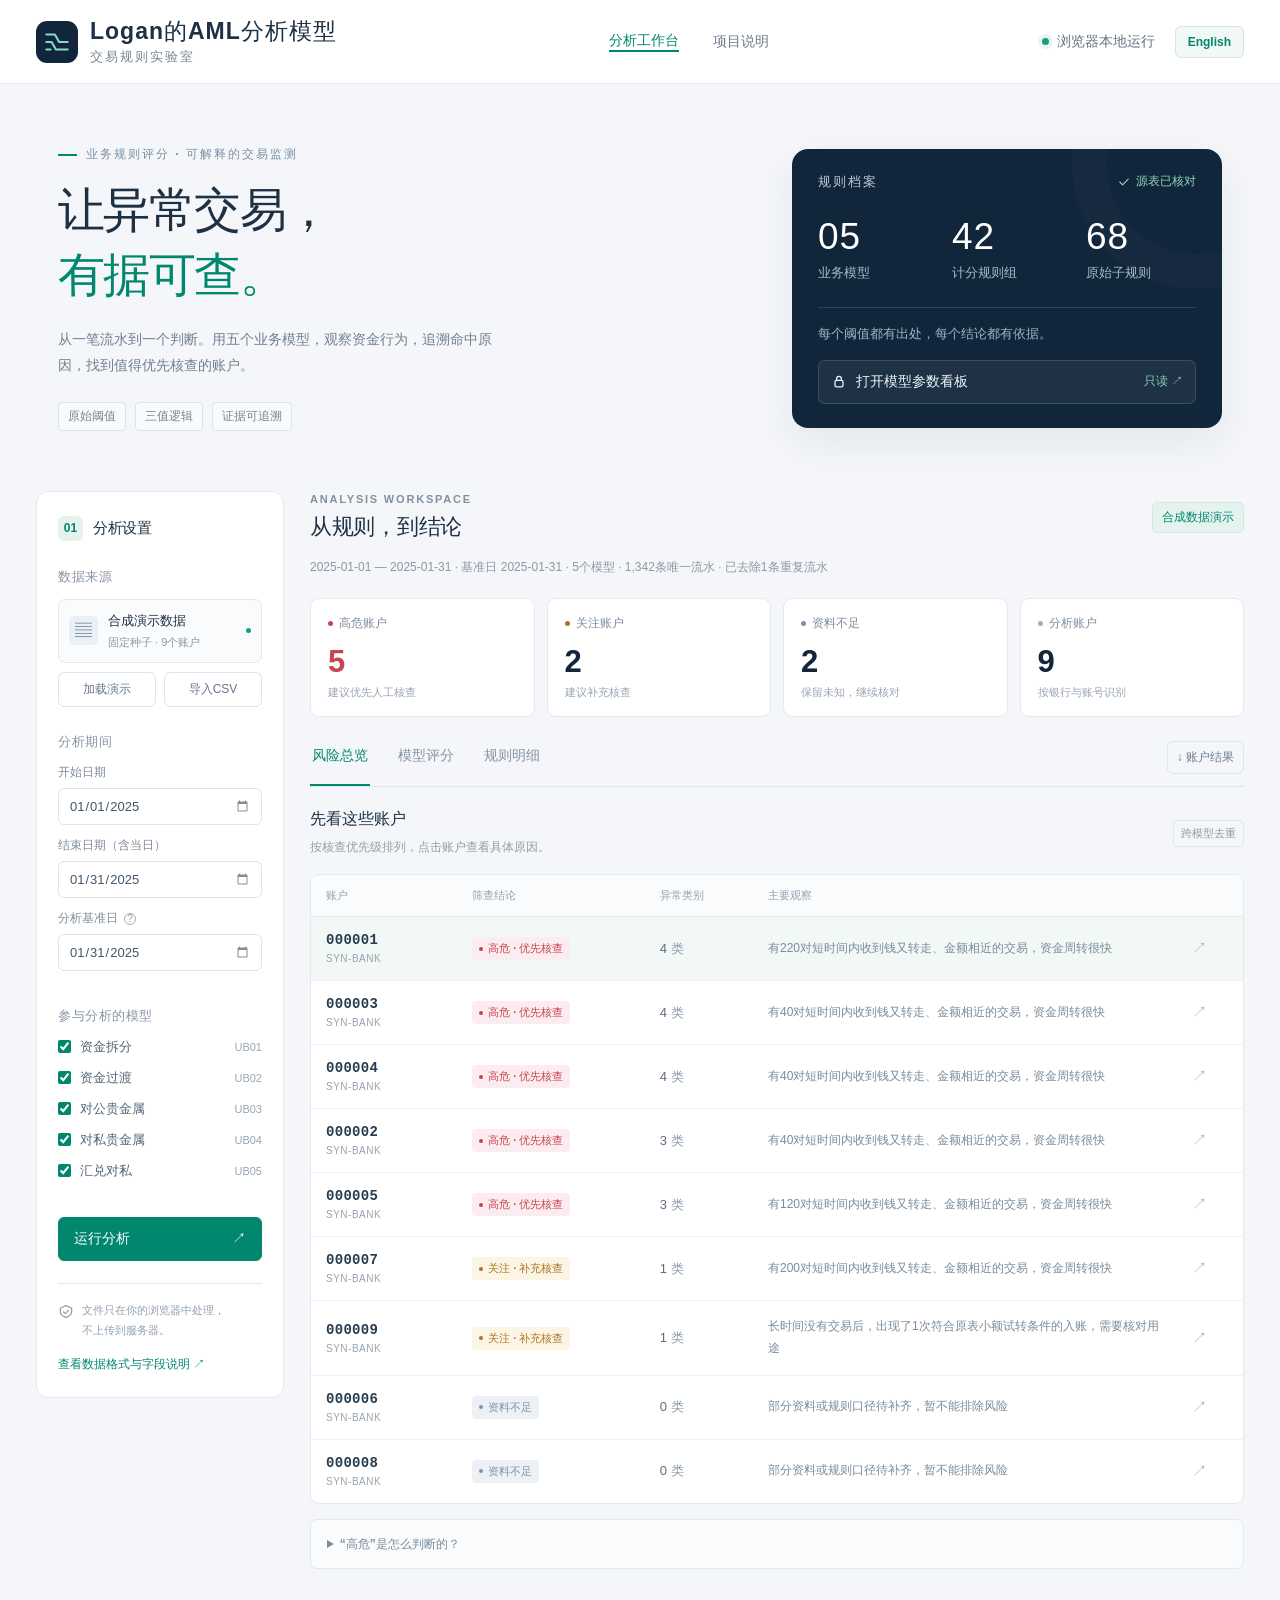
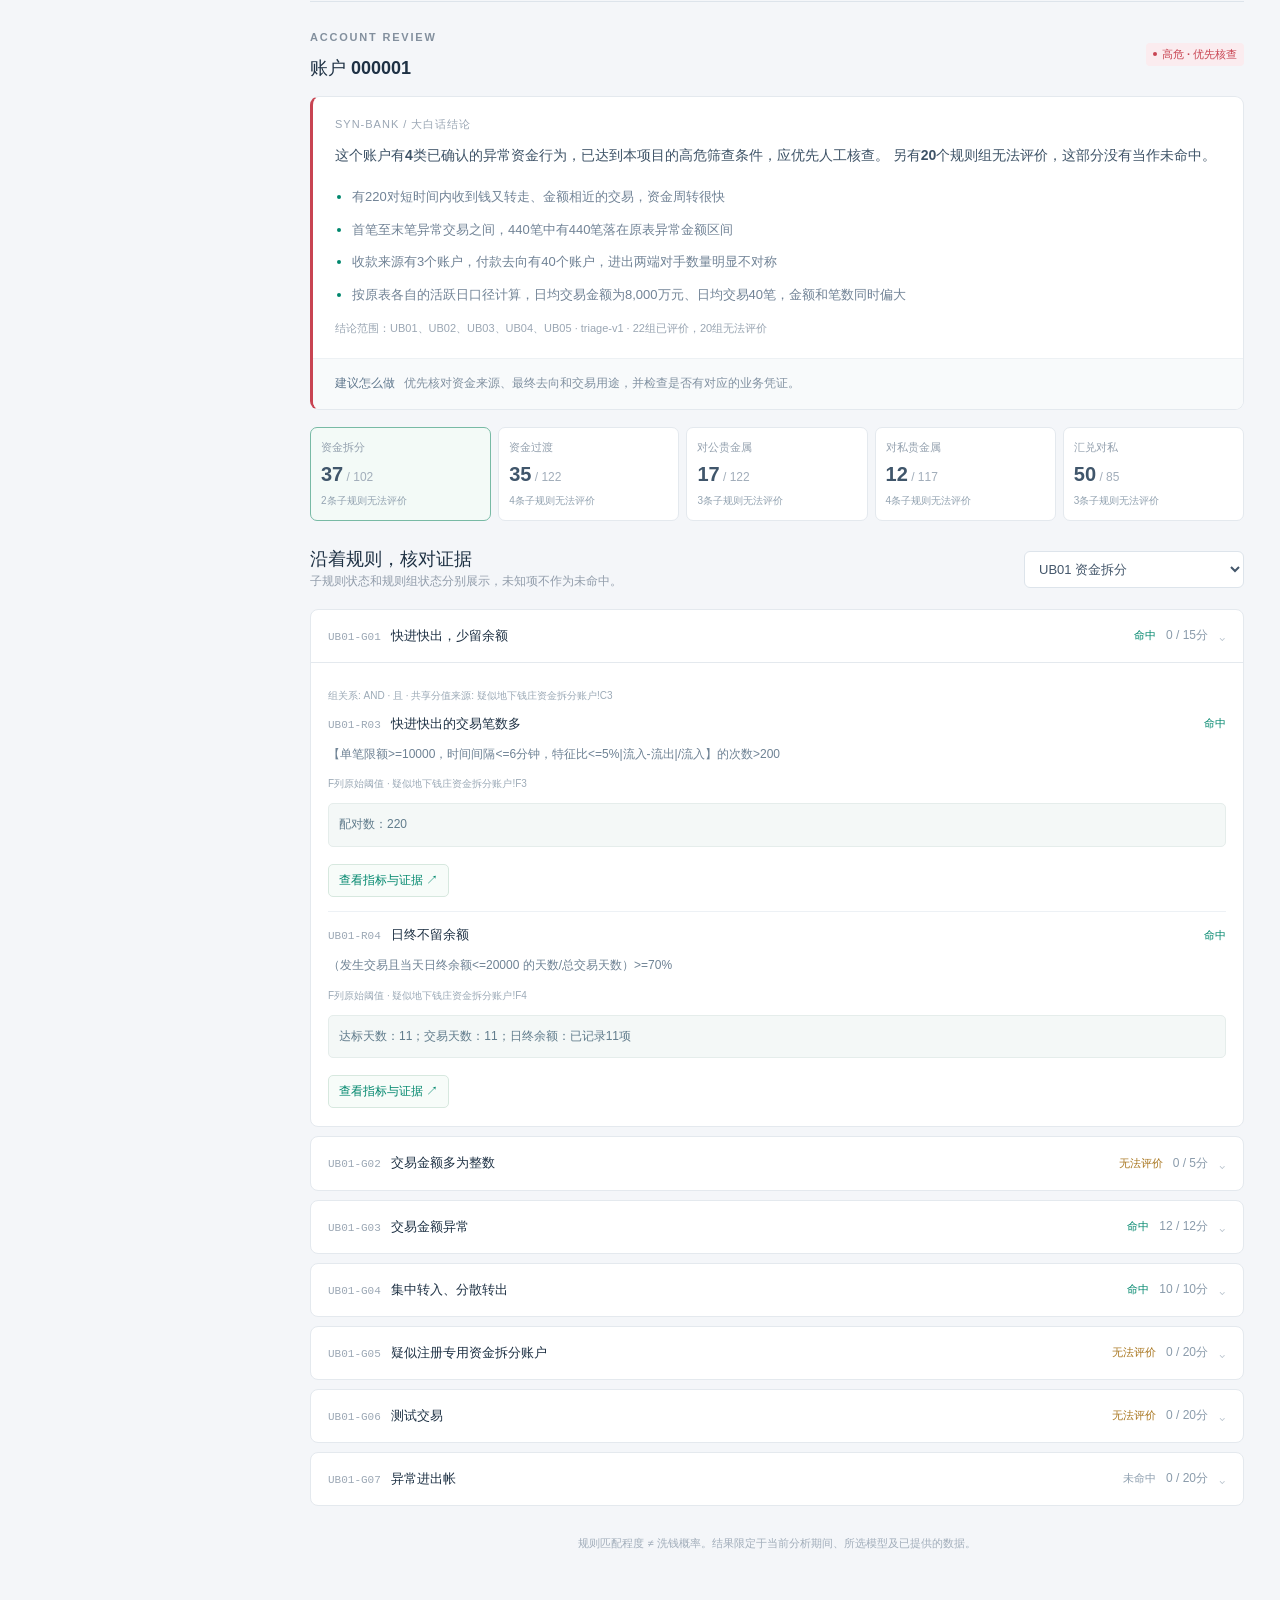
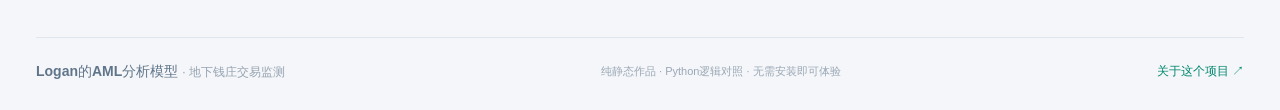
==== projects/aml/index.html @ 0c2d776d "Update portfolio homepage and publish financial crime projects" ====
<!doctype html>
<html lang="zh-CN">
<head>
  <meta charset="utf-8">
  <meta name="viewport" content="width=device-width, initial-scale=1">
  <meta name="description" content="地下钱庄交易监测作品：五个业务规则模型、可追溯评分、只读参数看板和可解释账户风险结论。无需安装，浏览器本地运行。">
  <meta name="theme-color" content="#12263b">
  <title>Logan的AML分析模型</title>
  <link rel="icon" href="assets/favicon.svg" type="image/svg+xml">
  <link rel="stylesheet" href="assets/styles.css">
  <script defer src="assets/bundle.js"></script>
  <script defer src="assets/engine.js"></script>
  <script defer src="assets/i18n.js"></script>
  <script defer src="assets/app.js"></script>
</head>
<body>
  <a class="skip-link" href="#workspace">跳转到分析工作台</a>
  <header class="topbar">
    <a class="brand" href="./index.html" aria-label="Logan的AML分析模型，返回作品首页"><span class="brand-mark" aria-hidden="true"><svg viewBox="0 0 28 28"><path d="M4 7h8l4 7h8M4 14h5l4 7h11M4 21h4"/></svg></span><span class="brand-label">Logan的AML分析模型<span class="brand-sub">交易规则实验室</span></span></a>
    <nav aria-label="页面导航"><a href="#workspace" class="nav-active">分析工作台</a><button class="nav-button" id="about-button">项目说明</button></nav>
    <div class="topbar-actions"><span class="local-label"><span class="status-dot"></span>浏览器本地运行</span><button id="language-button" class="language-button" type="button" aria-label="切换到英文">English</button></div>
  </header>
  <main>
    <section class="hero" aria-labelledby="page-title">
      <div class="hero-copy"><p class="eyebrow"><span></span>业务规则评分 · 可解释的交易监测</p><h1 id="page-title">让异常交易，<br><em>有据可查。</em></h1><p class="hero-description">从一笔流水到一个判断。用五个业务模型，观察资金行为，追溯命中原因，找到值得优先核查的账户。</p><div class="hero-tags"><span>原始阈值</span><span>三值逻辑</span><span>证据可追溯</span></div></div>
      <div class="hero-reference"><div class="reference-top"><span class="tiny-label">规则档案</span><span class="verified-label"><svg viewBox="0 0 20 20" aria-hidden="true"><path d="m4 10 4 4 8-8"/></svg>源表已核对</span></div><div class="reference-numbers"><div><b>05</b><span>业务模型</span></div><div><b>42</b><span>计分规则组</span></div><div><b>68</b><span>原始子规则</span></div></div><div class="reference-divider"></div><p>每个阈值都有出处，每个结论都有依据。</p><button class="reference-button" id="parameters-button"><svg viewBox="0 0 20 20" aria-hidden="true"><rect x="5" y="8" width="10" height="8" rx="2"/><path d="M7 8V6a3 3 0 0 1 6 0v2"/></svg>打开模型参数看板<span>只读 ↗</span></button></div>
    </section>

    <section class="workspace" id="workspace" aria-label="交易分析工作台">
      <aside class="filter-panel">
        <div class="aside-heading"><span class="step-number">01</span><h2>分析设置</h2></div>
        <p class="section-label">数据来源</p>
        <div class="data-source"><span class="source-icon" aria-hidden="true">▤</span><div><b id="data-title">合成演示数据</b><small id="data-description">固定种子 · 9个账户</small></div><span class="small-dot"></span></div>
        <div class="source-actions"><button class="button subtle" id="demo-button">加载演示</button><button class="button subtle" id="import-button">导入CSV</button></div>
        <form id="analysis-form">
          <fieldset><legend>分析期间</legend><label for="start-date">开始日期</label><input id="start-date" type="date" required value="2025-01-01"><label for="end-date">结束日期（含当日）</label><input id="end-date" type="date" required value="2025-01-31"><label for="reference-date">分析基准日<button type="button" class="info-tip" title="开户时长和年龄按此日期计算，须不早于分析结束日期" aria-label="分析基准日说明">?</button></label><input id="reference-date" type="date" required value="2025-01-31"></fieldset>
          <fieldset class="model-fieldset"><legend>参与分析的模型</legend><div id="model-checkboxes"></div></fieldset>
          <button type="submit" class="button primary analyze-button" id="analyze-button">运行分析<span aria-hidden="true">↗</span></button>
        </form>
        <div class="privacy-note"><svg viewBox="0 0 20 20" aria-hidden="true"><path d="M10 2 3 5v5c0 4 7 7 7 7s7-3 7-7V5Z"/><path d="m7 10 2 2 4-4"/></svg><p>文件只在你的浏览器中处理，<br>不上传到服务器。</p></div>
        <button class="text-button" id="dictionary-button">查看数据格式与字段说明 ↗</button>
      </aside>

      <div class="results-panel" id="results-panel" aria-busy="false">
        <div class="results-heading"><div><p class="eyebrow dark">ANALYSIS WORKSPACE</p><h2>从规则，到结论</h2></div><span class="data-badge" id="dataset-badge">合成数据演示</span></div>
        <div id="error-message" class="error-message" role="alert" hidden></div>
        <p class="analysis-context" id="analysis-context" aria-live="polite">正在载入演示分析…</p>
        <div class="summary-grid" id="summary-grid"></div>
        <div class="results-toolbar"><div class="tabs" role="tablist" aria-label="分析结果视图"><button role="tab" aria-selected="true" aria-controls="overview-view" id="overview-tab" data-view="overview">风险总览</button><button role="tab" aria-selected="false" aria-controls="scores-view" id="scores-tab" data-view="scores">模型评分</button><button role="tab" aria-selected="false" aria-controls="rules-view" id="rules-tab" data-view="rules">规则明细</button></div><div class="export-actions"><button class="button export" id="export-accounts">↓ 账户结果</button></div></div>

        <section id="rules-view" role="tabpanel" aria-labelledby="rules-tab" hidden><div class="section-heading"><div><h3>模型规则详解</h3><p>每个模型精选4条复杂规则；完整清单保留全部68条。</p></div><button class="text-button" id="back-to-analysis">返回分析 ↗</button></div><div class="model-tabs" id="showcase-tabs" role="tablist" aria-label="模型规则"></div><div id="showcase-content"></div><aside class="rule-downloads"><div><h4>需要查看全部规则？</h4><p>完整清单包含五个模型、42个规则组、68条子规则及原始Excel出处。</p></div><div class="rule-download-actions"><a class="button primary" href="downloads/rules-complete.csv" download="rules-complete.csv" id="download-rules-csv">下载完整规则（双语CSV）</a><a class="button subtle" href="downloads/rules-config.json" download="rules-config.json" id="download-rules-json">下载原始参数（JSON）</a><button class="text-button" id="export-evaluation-details">下载本次分析规则结果CSV</button></div></aside></section>

        <section id="overview-view" role="tabpanel" aria-labelledby="overview-tab"><div class="section-heading"><div><h3>先看这些账户</h3><p>按核查优先级排列，点击账户查看具体原因。</p></div><span class="muted-tag">跨模型去重</span></div><div class="table-wrap"><table class="accounts-table"><thead><tr><th>账户</th><th>筛查结论</th><th>异常类别</th><th>主要观察</th><th><span class="sr-only">查看</span></th></tr></thead><tbody id="conclusions-table"></tbody></table></div><details class="policy-note"><summary>“高危”是怎么判断的？</summary><p id="screening-description"></p><p>“高危”表示本项目的人工核查优先级，不是洗钱概率或违法认定。只有已确认命中的规则组参与筛查；缺资料和口径不明的规则保留为无法评价。年龄、客户类型、卡数不会单独导致高危。</p></details></section>
        <section id="scores-view" role="tabpanel" aria-labelledby="scores-tab" hidden><div class="section-heading"><div><h3>保留每个模型的原始分数</h3><p>不同模型分别计分，同组只加一次分。</p></div><label class="sr-only" for="ranking-model">评分模型</label><select id="ranking-model"></select></div><div class="table-wrap"><table class="accounts-table"><thead><tr><th>账户</th><th>原始得分</th><th>命中组</th><th>已评价子规则</th><th>无法评价子规则</th><th>待评价组分值</th></tr></thead><tbody id="scores-table"></tbody></table></div></section>
        <section class="account-detail" id="account-detail" aria-labelledby="detail-title"><div class="section-heading"><div><p class="eyebrow dark">ACCOUNT REVIEW</p><h3 id="detail-title">账户详情</h3></div><span id="detail-risk-badge"></span></div><div id="conclusion-card"></div><div id="model-score-cards" class="model-score-cards"></div><div class="section-heading rule-heading"><div><h3>沿着规则，核对证据</h3><p>子规则状态和规则组状态分别展示，未知项不作为未命中。</p></div><label class="sr-only" for="detail-model">证据模型</label><select id="detail-model"></select></div><div id="rule-groups"></div><div id="evidence-panel" class="evidence-panel" hidden></div></section>
        <p class="results-footnote">规则匹配程度 ≠ 洗钱概率。结果限定于当前分析期间、所选模型及已提供的数据。</p>
      </div>
    </section>
    <footer><a class="footer-brand" href="#">Logan的AML分析模型 <span>· 地下钱庄交易监测</span></a><span>纯静态作品 · Python逻辑对照 · 无需安装即可体验</span><button class="text-button" id="footer-about">关于这个项目 ↗</button></footer>
  </main>

  <dialog id="parameters-dialog" class="parameter-dialog" aria-labelledby="parameters-title"><div class="dialog-heading"><div><p class="eyebrow dark">MODEL REFERENCE / 只读档案</p><h2 id="parameters-title">每一分，都能找到原始依据。</h2></div><button class="icon-button close-dialog" aria-label="关闭参数看板">×</button></div><p class="dialog-lead">每个模型精选4条复杂规则，参数只供查看；完整清单可从下方下载。</p><div class="dialog-stats" id="parameter-stats"></div><div class="model-tabs" id="parameter-tabs" role="tablist" aria-label="原始模型"></div><div id="parameter-content"></div><details class="policy-note"><summary>本项目高危筛查口径 · 与原表参数分开说明</summary><div id="parameter-policy"></div></details><details class="policy-note"><summary>公共计算约定与原始文件指纹</summary><div id="parameter-conventions"></div></details></dialog>

  <dialog id="import-dialog" aria-labelledby="import-title"><div class="dialog-heading"><div><p class="eyebrow dark">LOCAL DATA / 本地文件</p><h2 id="import-title">导入你的交易数据</h2></div><button class="icon-button close-dialog" aria-label="关闭数据导入">×</button></div><p class="dialog-lead">使用固定英文表头的UTF-8 CSV。交易表必需，辅助表缺失仅影响依赖它的规则。</p><form id="import-form"><div id="file-inputs" class="file-inputs"></div><div class="error-message" id="import-error" role="alert" hidden></div><p class="muted">账号按字符串读取；完全重复流水去重；同一标识有冲突会报错。上传文件不会被发送或保存。</p><div class="dialog-actions"><button type="submit" class="button primary">导入并分析 ↗</button><button type="button" class="button subtle" id="sample-button">下载示例交易CSV</button></div></form><details class="policy-note"><summary>固定字段格式与数据依据</summary><div id="import-dictionary"></div></details></dialog>

  <dialog id="about-dialog" aria-labelledby="about-title"><div class="dialog-heading"><div><p class="eyebrow dark">ABOUT THIS PROJECT</p><h2 id="about-title">一个可以核对依据的规则模型作品</h2></div><button class="icon-button close-dialog" aria-label="关闭项目说明">×</button></div><p class="dialog-lead">本项目把Excel中的五个业务规则评分模型实现为可交互的交易监测工具。核心是明确规则、正确计分和解释原因。</p><div class="about-grid"><div><b>42组 / 68条</b><p>按真实合并单元格整理，保留F列阈值、C列分值和AND/OR。</p></div><div><b>54条已实现</b><p>14条子规则和7组关系待确认。数据不足时明确显示“无法评价”。</p></div><div><b>资金计算有边界</b><p>整数分计算，同币种配对；跨币种合计须有用户明确提供的当日汇率。</p></div><div><b>纯合成数据</b><p>固定种子20210506，包含正常、命中、边界及缺字段案例，未降低原始阈值。</p></div></div><h3>怎样体验</h3><ol class="how-to"><li>直接看默认演示，或导入固定格式CSV。</li><li>选择期间和模型，点击“运行分析”。</li><li>点击账户，看大白话结论及原始模型得分。</li><li>展开规则，查看实际指标、阈值与证据；导出CSV。</li></ol><p class="muted">这是业务规则评分与作品演示，不声称真实洗钱识别准确率。高危名单表示优先人工核查，结论不是违法认定。</p><p class="muted">原始规则来源：已敲定模型20210506 - 集资和钱庄.xlsx。HTML版由同一规则配置生成，Python实现保留作对照。部署方法见仓库README。</p></dialog>
  <noscript><div class="noscript-message">此作品需要启用JavaScript才能在浏览器中进行规则分析。无需服务器，也无需安装Python。</div></noscript>
</body>
</html>
---- projects/aml/assets/styles.css ----
:root{--navy:#12263b;--navy-soft:#203a50;--ink:#1e3144;--muted:#788697;--line:#e4e9ee;--canvas:#f4f6f9;--teal:#00876d;--teal-soft:#e5f3ee;--red:#c84452;--red-soft:#fbecef;--amber:#a97721;--amber-soft:#fcf4e4;--white:#fff;font-family:Inter,-apple-system,BlinkMacSystemFont,"Segoe UI","PingFang SC","Microsoft YaHei",sans-serif;color:var(--ink);font-size:14px;font-synthesis:none;scroll-behavior:smooth}
*{box-sizing:border-box}body{margin:0;background:var(--canvas)}button,input,select{font:inherit}button,a,input,select,summary{ -webkit-tap-highlight-color:transparent}button{cursor:pointer}button:disabled{opacity:.55;cursor:wait}a{color:inherit;text-decoration:none}button:focus-visible,a:focus-visible,input:focus-visible,select:focus-visible,summary:focus-visible{outline:3px solid #26b599;outline-offset:4px}button{border:0}svg{fill:none;stroke:currentColor;stroke-width:1.6;stroke-linecap:round;stroke-linejoin:round}[hidden]{display:none!important}.sr-only{position:absolute;width:1px;height:1px;padding:0;margin:-1px;overflow:hidden;clip:rect(0,0,0,0);white-space:nowrap;border:0}.skip-link{position:fixed;top:-60px;left:18px;background:var(--navy);color:#fff;padding:12px;z-index:1000}.skip-link:focus{top:10px}
.topbar{height:84px;display:flex;align-items:center;justify-content:space-between;padding:0 max(36px,calc((100vw - 1376px)/2));background:#fff;border-bottom:1px solid var(--line);gap:30px}.brand{display:flex;gap:12px;align-items:center;font-weight:750;font-size:23px;letter-spacing:1px;white-space:nowrap}.brand-mark{width:42px;height:42px;background:var(--navy);color:#80ddc7;display:grid;place-items:center;border-radius:11px}.brand-mark svg{width:30px;height:30px;stroke-width:1.9}.brand-sub{font-size:13px;color:var(--muted);font-weight:500;display:block;letter-spacing:2px;margin-top:2px}.topbar nav{display:flex;align-items:center;align-self:stretch;gap:34px;font-size:14px;color:#6d7c8b}.topbar nav>a{display:flex;align-items:center}.nav-active{color:var(--teal);border-bottom:2px solid var(--teal);font-weight:650}.nav-button{background:none;color:inherit;padding:0}.local-label{display:flex;align-items:center;gap:8px;color:#647385;font-size:14px;white-space:nowrap}.status-dot,.small-dot{width:7px;height:7px;background:#17a080;border-radius:50%;display:inline-block}.status-dot{box-shadow:0 0 0 4px #e8f6f1}main{max-width:1376px;margin:0 auto;padding:0 36px}.hero{display:grid;grid-template-columns:1fr 430px;gap:60px;align-items:center;padding:62px 22px 60px}.eyebrow{font-size:12px;letter-spacing:2px;font-weight:700;color:#7991a8;margin:0 0 15px;display:flex;align-items:center;gap:9px}.eyebrow>span{width:19px;height:2px;background:var(--teal)}.eyebrow.dark{color:#83909e;letter-spacing:1.8px;font-size:11px}h1{font-size:47px;line-height:1.38;letter-spacing:-1.6px;font-weight:750;margin:0 0 18px}h1 em{font-style:normal;color:var(--teal)}.hero-description{font-size:14px;line-height:1.9;color:#718092;max-width:460px;margin:0}.hero-tags{display:flex;gap:9px;margin-top:23px}.hero-tags span{font-size:12px;color:#778595;border:1px solid #dce3e9;padding:5px 9px;border-radius:4px;background:#ffffff60}.hero-reference{background:var(--navy);border-radius:16px;color:#fff;padding:24px 26px;box-shadow:0 15px 38px #18384a12;position:relative;overflow:hidden}.hero-reference:after{content:"";position:absolute;width:180px;height:180px;right:-100px;top:-110px;border:35px solid #ffffff04;border-radius:50%;pointer-events:none}.reference-top{display:flex;justify-content:space-between;align-items:center}.tiny-label{font-size:13px;color:#b9c9d7;letter-spacing:2px}.verified-label{display:flex;align-items:center;gap:5px;font-size:12px;color:#90d7bf}.verified-label svg{width:14px;height:14px}.reference-numbers{display:grid;grid-template-columns:repeat(3,1fr);gap:24px;margin:25px 0}.reference-numbers b{font-size:37px;font-weight:500;letter-spacing:1px;display:block;font-variant-numeric:tabular-nums}.reference-numbers span{font-size:13px;color:#a7bbc9;display:block;margin-top:6px}.reference-divider{height:1px;background:#ffffff1f}.hero-reference p{font-size:13px;color:#9eb3c4;margin:17px 0}.reference-button{width:100%;background:#ffffff0d;border:1px solid #ffffff24;border-radius:7px;display:flex;gap:9px;align-items:center;color:#eef5f9;padding:12px;font-size:14px}.reference-button:hover{background:#ffffff18}.reference-button svg{width:16px;height:16px}.reference-button span{margin-left:auto;color:#8fcfbb;font-size:12px}
.workspace{display:grid;grid-template-columns:248px minmax(0,1fr);gap:26px;align-items:start;scroll-margin-top:22px}.filter-panel{border:1px solid var(--line);border-radius:12px;padding:24px 21px;background:#fff;position:sticky;top:20px}.aside-heading{display:flex;align-items:center;gap:10px;margin-bottom:27px}.step-number{font-size:12px;color:var(--teal);width:25px;height:25px;background:var(--teal-soft);border-radius:6px;display:grid;place-items:center;font-weight:700}h2,h3,h4,p{overflow-wrap:anywhere}.aside-heading h2{font-size:15px;margin:0}.section-label,legend{font-size:13px;color:#8895a4;font-weight:600;letter-spacing:.5px}.data-source{border:1px solid var(--line);border-radius:7px;display:flex;align-items:center;gap:10px;margin-top:11px;padding:12px 10px;background:#fafbfd}.source-icon{background:#eaf0f5;color:#52718a;padding:6px;border-radius:5px;font-size:17px;line-height:1}.data-source b{font-size:13px;font-weight:600;display:block}.data-source small{font-size:11px;color:#8b97a4;display:block;margin-top:5px}.data-source .small-dot{margin-left:auto;width:5px;height:5px}.source-actions{display:flex;gap:8px;margin:9px 0 26px}.button{display:inline-flex;align-items:center;justify-content:center;gap:8px;border-radius:6px;padding:10px 13px;font-size:13px;font-weight:600;transition:background .15s,border-color .15s}.button.subtle{background:#fff;border:1px solid #dde4eb;color:#66778a}.button.subtle:hover{background:#f3f6f8}.source-actions .button{width:50%;padding:8px 6px;font-weight:500;font-size:12px}fieldset{border:0;padding:0;margin:0 0 24px;min-width:0}legend{padding:0;margin-bottom:13px}label{display:block;font-size:12px;color:#7e8b9b;margin:0 0 7px}input[type=date],select{width:100%;background:#fff;border:1px solid #dde4eb;border-radius:6px;padding:9px 10px;color:#43566a;min-height:36px;font-size:13px}input[type=date]{margin-bottom:12px;color-scheme:light}input[type=date]::-webkit-calendar-picker-indicator{opacity:.45}.info-tip{background:none;border:1px solid #a4b0bc;color:#92a0af;border-radius:50%;height:12px;width:12px;line-height:10px;text-align:center;padding:0;font-size:10px;margin-left:6px}.model-fieldset label{display:flex;align-items:center;gap:9px;margin:0 0 13px;font-size:13px;color:#536579;cursor:pointer}.model-fieldset input{accent-color:var(--teal);width:13px;height:13px;margin:0}.model-fieldset small{margin-left:auto;font-size:11px;color:#99a5b2}.primary{background:var(--teal);color:#fff;border:1px solid var(--teal)}.primary:hover{background:#006f5a}.analyze-button{width:100%;justify-content:space-between;padding:12px 15px;font-size:14px}.privacy-note{display:flex;gap:8px;border-top:1px solid var(--line);margin-top:22px;padding-top:17px;color:#91a0ae}.privacy-note svg{width:16px;height:16px;flex-shrink:0;margin-top:3px}.privacy-note p{font-size:11px;line-height:1.8;margin:0}.text-button{background:none;color:var(--teal);padding:0;font-size:12px}.filter-panel>.text-button{margin-top:15px}
.results-panel{min-width:0}.results-heading{display:flex;justify-content:space-between;align-items:center;padding:2px 0}.results-heading .eyebrow{margin-bottom:7px}h2{font-size:22px;letter-spacing:-.3px;margin:0}h3{font-size:16px;margin:0 0 7px}h4{font-size:14px}.data-badge{font-size:12px;color:var(--teal);background:var(--teal-soft);border:1px solid #d3e9df;border-radius:5px;padding:6px 9px}.analysis-context{font-size:12px;color:#8b98a5;line-height:1.9;margin:12px 0 19px}.summary-grid{display:grid;grid-template-columns:repeat(4,minmax(0,1fr));gap:12px}.summary-card{background:#fff;border:1px solid var(--line);border-radius:9px;padding:16px 17px}.summary-card .summary-label{display:flex;align-items:center;gap:6px;font-size:12px;color:#7c8c9d}.summary-card .summary-dot{width:5px;height:5px;border-radius:50%;background:#a2adba}.summary-card.high .summary-dot{background:var(--red)}.summary-card.attention .summary-dot{background:var(--amber)}.summary-card.insufficient .summary-dot{background:#7c8faa}.summary-card b{display:block;font-size:31px;font-weight:550;font-variant-numeric:tabular-nums;margin:11px 0 3px;line-height:1.2;color:var(--navy)}.summary-card.high b{color:var(--red)}.summary-card small{font-size:11px;color:#99a4b1}.results-toolbar{display:flex;justify-content:space-between;align-items:center;border-bottom:1px solid #dde4eb;margin:24px 0 22px;gap:10px}.tabs{display:flex;gap:26px;align-self:stretch}.tabs button{background:none;padding:0 2px 13px;color:#8693a2;font-size:14px;font-weight:600;border-bottom:2px solid transparent}.tabs button[aria-selected=true]{border-color:var(--teal);color:var(--teal)}.export-actions{display:flex;gap:7px;padding-bottom:12px}.button.export{padding:7px 9px;background:transparent;border:1px solid #dde4eb;font-size:12px;color:#6c7e90;font-weight:500}.button.export:hover{background:#fff}.section-heading{display:flex;align-items:center;justify-content:space-between;gap:15px;margin-bottom:16px}.section-heading p{font-size:12px;color:#929dab;margin:0;line-height:1.8}.muted-tag{border:1px solid #e0e6ed;border-radius:4px;padding:5px 7px;font-size:11px;color:#8f9ba8;white-space:nowrap}.table-wrap{width:100%;overflow:auto;border:1px solid var(--line);background:#fff;border-radius:9px}table{border-collapse:collapse;width:100%;text-align:left}th{font-size:11px;font-weight:550;color:#94a0ae;background:#fafbfd;white-space:nowrap;padding:13px 15px;border-bottom:1px solid var(--line)}td{font-size:13px;padding:15px;border-bottom:1px solid #eff2f5;color:#5a6e82}tbody tr:last-child td{border-bottom:0}.accounts-table tbody tr{cursor:pointer}.accounts-table tbody tr:hover{background:#f7fcfa}.accounts-table tr.selected{background:#f1f8f5}.account-number{font-family:ui-monospace,"SFMono-Regular",Consolas,monospace;font-size:14px;letter-spacing:.3px;color:#263c50;display:block}.account-bank{font-size:10px;letter-spacing:.5px;color:#97a3b0;display:block;margin-top:5px}.row-select{padding:0;border:0;background:none;text-align:left;min-width:70px}.row-arrow{color:#aab6c2;font-size:15px}.observation{max-width:290px;line-height:1.8;font-size:12px;color:#7a8b9b}.risk-badge{border-radius:4px;padding:4px 7px;font-size:11px;font-weight:550;white-space:nowrap;display:inline-flex;gap:5px;align-items:center}.risk-badge:before{content:"";width:4px;height:4px;border-radius:50%;background:currentColor}.risk-badge.high{color:var(--red);background:var(--red-soft)}.risk-badge.attention{color:var(--amber);background:var(--amber-soft)}.risk-badge.insufficient{color:#8091a6;background:#edf1f6}.risk-badge.clear{color:var(--teal);background:var(--teal-soft)}.policy-note{margin:15px 0;padding:13px 16px;border:1px solid var(--line);border-radius:7px;background:#ffffff75;color:#8191a1;font-size:12px;line-height:1.9}.policy-note summary{cursor:pointer;font-weight:550;color:#788a9b}.policy-note p{margin:12px 0 0}.section-heading select{max-width:220px}.account-detail{margin-top:32px;padding-top:26px;border-top:1px solid #dde4eb;scroll-margin-top:25px}.account-detail>.section-heading h3{font-size:18px;margin:0}.account-detail .eyebrow{margin-bottom:8px}.conclusion-box{background:#fff;border:1px solid var(--line);border-left:3px solid var(--red);border-radius:9px;overflow:hidden;margin-bottom:15px}.conclusion-box.attention{border-left-color:var(--amber)}.conclusion-box.insufficient,.conclusion-box.clear{border-left-color:#8295a6}.conclusion-main{padding:20px 22px}.conclusion-eyebrow{font-size:11px;letter-spacing:1px;color:#9aa6b4;margin:0 0 10px}.conclusion-text{font-size:14px;line-height:1.9;font-weight:550;margin:0 0 16px;color:#3e5367}.reason-list{padding-left:17px;margin:0;display:grid;gap:8px;color:#718396;font-size:13px;line-height:1.9}.reason-list li::marker{color:var(--teal)}.action-line{padding:14px 22px;background:#f8fafb;border-top:1px solid #edf1f4;font-size:12px;color:#8191a1;line-height:1.8}.action-line b{color:#60788e;margin-right:9px;font-weight:650}.scope-line{font-size:11px;color:#9aa6b3;line-height:1.8;margin:11px 0 0}.model-score-cards{display:grid;grid-template-columns:repeat(5,minmax(0,1fr));gap:7px;margin:17px 0 26px}.model-score-card{background:#fff;border:1px solid var(--line);border-radius:7px;padding:12px 10px;text-align:left}.model-score-card.active{border-color:#78baa5;background:#f3faf7}.model-score-card span{display:block;font-size:11px;color:#93a0ae;margin-bottom:8px;white-space:nowrap}.model-score-card b{font-size:20px;font-weight:550;color:#40566b}.model-score-card b small{font-size:12px;font-weight:400;color:#a1adba}.model-score-card em{font-size:10px;font-style:normal;color:#93a3b1;display:block;margin-top:8px}.rule-heading h3{font-size:15px}.group-card{border:1px solid var(--line);background:#fff;border-radius:8px;margin-bottom:9px}.group-card>summary{cursor:pointer;display:flex;gap:10px;justify-content:space-between;align-items:center;padding:15px 17px;list-style:none}.group-card>summary::-webkit-details-marker{display:none}.group-name{font-size:13px;font-weight:550;line-height:1.7}.group-code{font-family:ui-monospace,Consolas,monospace;font-weight:400;font-size:11px;color:#9ca8b5;margin-right:10px}.group-status{display:flex;align-items:center;gap:10px;white-space:nowrap}.group-points{font-size:12px;color:#8a9bab}.state{font-size:11px;white-space:nowrap}.state.hit{color:var(--teal)}.state.miss{color:#8d9eae}.state.unknown{color:var(--amber)}.group-inner{border-top:1px solid var(--line);padding:14px 17px 4px}.group-note{font-size:12px;line-height:1.8;background:var(--amber-soft);padding:9px 11px;border-radius:5px;color:#9f7a36;margin:0 0 10px}.subrule{border-bottom:1px solid #edf1f5;padding:0 0 14px;margin:0 0 14px}.subrule:last-child{border:0;margin-bottom:0}.subrule-top{display:flex;justify-content:space-between;gap:10px;align-items:center}.subrule h4{font-size:13px;font-weight:550;margin:0}.rule-threshold{font-size:12px;color:#6e8294;line-height:1.9;white-space:pre-wrap;margin:10px 0}.source-ref{font-size:10px;color:#9caab7;line-height:1.8;overflow-wrap:anywhere}.rule-actual{font-size:12px;color:#617c8c;background:#f4f8f7;border:1px solid #e5edeb;border-radius:5px;line-height:1.8;padding:10px;margin:9px 0}.evidence-button{font-size:12px;border:1px solid #d7e8df;background:#f7fcf9;color:var(--teal);padding:7px 10px;border-radius:5px;margin-top:8px}.evidence-button:hover{background:var(--teal-soft)}.results-footnote{text-align:center;font-size:11px;color:#a1adba;line-height:1.9;margin:27px 0}.evidence-panel{background:#fff;border:1px solid #d5e7de;border-radius:9px;padding:20px;margin:18px 0;scroll-margin-top:22px}.evidence-panel h4{margin:0 0 12px}.evidence-panel .table-wrap{margin:13px 0}.evidence-panel td,.evidence-panel th{font-size:11px;padding:10px;white-space:nowrap}.evidence-toolbar{display:flex;align-items:center;justify-content:space-between;gap:10px;font-size:11px;color:#8a9bab}.evidence-toolbar .button{padding:6px 9px}.evidence-refs{font-size:11px;color:#8498a6;line-height:1.9;overflow-wrap:anywhere}.error-message{background:#fcecef;border:1px solid #f0cdd4;border-radius:6px;padding:12px;font-size:14px;color:#a13849;line-height:1.8;margin:12px 0}
footer{border-top:1px solid #e0e6ed;margin:56px 0 0;padding:25px 0 29px;display:flex;justify-content:space-between;gap:20px;align-items:center;color:#9aa7b5;font-size:11px}.footer-brand{font-size:14px;color:#61758a;font-weight:650}.footer-brand span{font-size:12px;font-weight:400;color:#96a3b1}
dialog{border:1px solid #dce4eb;border-radius:15px;box-shadow:0 30px 100px #0b1b3933;width:min(760px,94vw);max-height:90vh;padding:30px 33px;color:var(--ink);background:#fafbfd}dialog::backdrop{background:#0f223b66;backdrop-filter:blur(5px)}dialog.parameter-dialog{width:min(1010px,95vw)}.dialog-heading{display:flex;justify-content:space-between;align-items:center;gap:20px}.dialog-heading h2{font-size:24px;letter-spacing:-.5px;line-height:1.5}.dialog-heading .eyebrow{margin-bottom:9px}.icon-button{width:30px;height:30px;font-size:23px;background:#eaf0f4;color:#8392a1;border-radius:50%;flex-shrink:0;display:grid;place-items:center;padding:0;line-height:1}.icon-button:hover{background:#dfe9ef}.dialog-lead{font-size:14px;color:#8595a5;line-height:1.9;margin:15px 0 22px}.dialog-stats{display:grid;grid-template-columns:repeat(4,1fr);gap:12px;margin:22px 0}.dialog-stat{background:#fff;border:1px solid var(--line);border-radius:8px;padding:15px}.dialog-stat b{font-size:23px;font-weight:500;display:block;color:var(--navy)}.dialog-stat span{font-size:12px;color:#93a1b0;display:block;margin-top:6px}.model-tabs{display:flex;gap:6px;padding:7px;background:#eaf0f4;border-radius:8px;margin:23px 0 19px}.model-tabs button{flex:1;padding:11px 5px;border-radius:5px;background:none;color:#8698a8;font-size:13px}.model-tabs button[aria-selected=true]{background:#fff;color:var(--teal);box-shadow:0 2px 8px #132d4210;font-weight:650}.model-metadata{font-size:13px;line-height:1.9;color:#8295a6;margin:14px 0}.param-rule{border:1px solid var(--line);border-radius:7px;margin-bottom:13px;overflow:hidden}.param-rule-head{display:flex;justify-content:space-between;align-items:center;gap:10px;padding:12px 15px;background:#f6f8fa;border-bottom:1px solid var(--line);font-size:13px;font-weight:550}.param-body{padding:15px}.param-label{color:var(--teal);font-size:11px;font-weight:650;letter-spacing:1px;margin-bottom:7px}.param-threshold{font-size:14px;line-height:1.9;white-space:pre-wrap;margin:0 0 9px}.param-chips{display:flex;gap:6px;flex-wrap:wrap;margin:12px 0 0}.param-chip{border:1px solid #e0e8ef;background:#f6f9fb;padding:6px 8px;border-radius:5px;font-size:11px;line-height:1.7;color:#8a9bac}.param-chip b{color:#627b8f;font-weight:550;margin-left:6px}.param-suggestion{font-size:11px;line-height:1.9;color:#93a2af;border-top:1px dashed #e0e7ed;padding-top:9px;margin-top:12px}.param-suggestion summary{cursor:pointer}.param-suggestion p{white-space:pre-wrap}.readonly-tag{font-size:11px;background:var(--teal-soft);color:var(--teal);padding:4px 7px;border-radius:4px;white-space:nowrap}.file-inputs{display:grid;gap:12px;margin:22px 0}.file-input-row{border:1px solid #dfe7ed;border-radius:7px;padding:14px;background:#fff}.file-input-row label{display:flex;justify-content:space-between;align-items:center;font-size:14px;color:#576e83;margin:0 0 10px}.file-input-row small{font-size:11px;color:#9aa7b5}.file-input-row input[type=file]{width:100%;font-size:13px;color:#8598a9}.file-input-row input::file-selector-button{padding:7px 10px;border:1px solid #dae4eb;border-radius:4px;background:#f6f8fa;color:#647d90;cursor:pointer;font-size:12px;margin-right:12px}.muted{font-size:13px;color:#8a9bab;line-height:1.9}.dialog-actions{display:flex;gap:12px;margin:20px 0;flex-wrap:wrap}.field-format{display:block;white-space:pre-wrap;overflow-wrap:anywhere;font-family:ui-monospace,Consolas,monospace;font-size:12px;background:#eef3f6;border-radius:5px;padding:10px;color:#627d91;margin:7px 0 12px}.about-grid{display:grid;grid-template-columns:1fr 1fr;gap:15px;margin:25px 0}.about-grid>div{padding:18px;background:#fff;border:1px solid var(--line);border-radius:8px}.about-grid b{font-size:15px;color:#365d72}.about-grid p,.how-to{font-size:14px;color:#7e93a4;line-height:1.9}.how-to{padding-left:20px}.noscript-message{position:fixed;inset:20% 10%;padding:30px;background:#fff;border:2px solid #c84452;z-index:1000;line-height:1.9}.empty-state{font-size:14px;padding:35px;text-align:center;color:#8b9dab}
@media(min-width:1600px){.hero{padding-top:70px;padding-bottom:67px}}
@media(max-width:1150px){main{padding:0 24px}.topbar{padding:0 24px}.hero{grid-template-columns:1fr 360px;gap:30px;padding:48px 0}.hero h1{font-size:41px}.workspace{grid-template-columns:220px minmax(0,1fr);gap:20px}.filter-panel{padding:21px 16px}.reference-numbers{gap:10px}.summary-card{padding:14px 12px}.summary-card b{font-size:29px}.model-score-cards{gap:5px}.model-score-card{padding:11px 7px}.observation{min-width:160px}.accounts-table th,.accounts-table td{padding:12px 11px}.section-heading select{max-width:190px}}
@media(max-width:850px){.topbar{height:73px}.topbar nav{gap:20px}.local-label{font-size:12px}.hero{grid-template-columns:1fr 310px;gap:25px;padding:36px 0}.hero h1{font-size:35px}.hero-description{font-size:14px}.hero-reference{padding:22px}.reference-numbers b{font-size:30px}.hero-tags{margin-top:15px}.workspace{grid-template-columns:190px minmax(0,1fr);gap:16px}.filter-panel{padding:18px 12px}.summary-grid{grid-template-columns:repeat(2,1fr);gap:9px}.summary-card{padding:13px 15px}.summary-card b{font-size:27px;margin-top:8px}.summary-card small{display:none}.results-toolbar{gap:5px}.tabs{gap:16px}.export-actions{gap:4px}.button.export{padding:6px 7px;font-size:11px}.model-score-cards{grid-template-columns:repeat(3,1fr)}.group-code{display:block;margin-bottom:3px}.model-tabs button{font-size:12px}.group-points{font-size:11px}footer{flex-wrap:wrap}.hero-tags span{font-size:11px}.data-badge{font-size:11px}}
@media(max-width:650px){main{padding:0 16px}.topbar{padding:0 17px;height:69px}.brand{font-size:20px;gap:9px}.brand-mark{width:35px;height:35px}.brand-sub{font-size:11px;letter-spacing:1px}.topbar nav{gap:17px;font-size:13px}.local-label{display:none}.hero{grid-template-columns:1fr;gap:25px;padding:33px 1px}.hero h1{font-size:39px;margin-bottom:14px;line-height:1.35}.hero-description{font-size:14px;max-width:100%}.hero-reference{padding:20px 22px}.reference-numbers{margin:17px 0}.reference-numbers b{font-size:30px}.hero-reference p{margin:13px 0}.reference-button{font-size:13px;padding:10px}.workspace{display:block}.filter-panel{position:static;padding:19px 17px;margin-bottom:27px}.aside-heading{margin-bottom:17px}.filter-panel .section-label{margin-top:0}.source-actions{margin-bottom:20px}.filter-panel form{display:grid;grid-template-columns:1fr 1fr;column-gap:17px}.filter-panel form fieldset{margin-bottom:8px}.filter-panel form .analyze-button{grid-column:1/-1}.filter-panel input[type=date]{font-size:13px}.model-fieldset label{font-size:12px;margin-bottom:13px;gap:6px}.model-fieldset small{font-size:10px}.privacy-note{margin-top:16px;padding-top:13px}.privacy-note p br{display:none}.filter-panel>.text-button{margin-top:10px}.results-heading h2{font-size:21px}.results-heading .eyebrow{font-size:10px}.analysis-context{margin-bottom:15px}.summary-grid{grid-template-columns:repeat(4,1fr);gap:7px}.summary-card{padding:13px 9px}.summary-card .summary-label{font-size:10px;gap:3px;white-space:nowrap}.summary-card b{font-size:26px}.summary-card .summary-dot{width:4px;height:4px}.results-toolbar{margin:21px 0}.tabs{gap:22px}.tabs button{font-size:13px}.export-actions{gap:5px}.button.export{padding:6px;font-size:11px}.section-heading h3{font-size:15px}.section-heading p{font-size:11px}.accounts-table td,.accounts-table th{padding:12px 11px}.accounts-table td{font-size:12px}.observation{min-width:200px}.account-number{font-size:13px}.section-heading select{max-width:160px;font-size:12px}.conclusion-main{padding:17px}.conclusion-text{font-size:14px}.reason-list{font-size:12px}.action-line{padding:12px 17px}.model-score-cards{grid-template-columns:repeat(3,1fr);gap:7px}.model-score-card{padding:12px}.model-score-card span{font-size:12px}.group-card>summary{padding:13px}.group-name{font-size:12px}.group-status{gap:6px}.group-inner{padding:12px}.group-points{font-size:11px}.section-heading.rule-heading{align-items:flex-start}.rule-heading select{max-width:145px;min-width:130px}.evidence-panel{padding:14px}.results-footnote{font-size:10px}footer{margin-top:35px;padding:21px 0;gap:13px;align-items:flex-start}footer>span{order:3;width:100%;font-size:10px}dialog{padding:22px 17px;max-height:94vh;width:95vw;border-radius:11px}.dialog-heading h2{font-size:21px}.dialog-lead{font-size:13px;margin:12px 0 17px}.dialog-stats{gap:7px;margin:17px 0}.dialog-stat{padding:12px 10px}.dialog-stat b{font-size:20px}.dialog-stat span{font-size:10px}.model-tabs{padding:5px;gap:3px}.model-tabs button{font-size:11px;padding:10px 3px}.param-body{padding:12px}.param-rule-head{padding:11px 12px;font-size:12px}.param-threshold{font-size:13px}.param-chip{font-size:10px}.dialog-heading .eyebrow{font-size:10px}.about-grid{gap:9px}.about-grid>div{padding:13px}.about-grid b{font-size:14px}.about-grid p{font-size:13px}.evidence-toolbar{flex-wrap:wrap}.model-fieldset legend{font-size:13px}}
@media(prefers-reduced-motion:reduce){:root{scroll-behavior:auto}*{transition:none!important}}
.brand-label{display:block;line-height:1.3}
@media(min-width:651px) and (max-width:850px){.brand-label{max-width:215px;white-space:normal}html[lang=en] .brand{font-size:20px}}
@media(max-width:650px){.topbar .brand{font-size:16px;gap:7px}.brand-label{max-width:125px;white-space:normal}.topbar .brand-mark{width:32px;height:32px;flex-shrink:0}.topbar .brand-sub{font-size:8px;letter-spacing:0}html[lang=en] .topbar .brand{font-size:14px}.brand-label .brand-sub{margin-top:3px}html[lang=en] .brand-label{max-width:115px}}
.topbar-actions{display:flex;align-items:center;gap:20px}.language-button{border:1px solid #d8e4df;background:#f2f8f5;color:var(--teal);font-size:12px;font-weight:650;padding:8px 12px;border-radius:6px;min-width:65px}.language-button:hover{background:#e4f3ed}.showcase-rule-list{display:grid;gap:4px}.showcase-rule-list .param-rule{background:#fff}.preview-number{display:inline-grid;place-items:center;background:var(--teal-soft);color:var(--teal);width:26px;height:26px;border-radius:6px;margin-right:10px;font-size:11px;font-weight:700}.preview-group-meta{display:flex;flex-wrap:wrap;gap:7px 18px;font-size:11px;color:#7b8ea0;padding:10px 0 3px}.preview-group-meta b{color:#4c6c7e}.omitted-rules{text-align:center;border:1px dashed #d8e2e8;border-radius:10px;background:#f9fbfc;padding:24px 20px;margin:16px 0 22px;color:#8294a5}.ellipsis{font-size:35px;line-height:1;letter-spacing:8px;display:block;margin:0 0 12px;color:#a7b5c1}.omitted-rules b{display:block;font-size:14px;font-weight:550;color:#647e90}.omitted-rules p{font-size:12px;line-height:1.9;margin:10px auto 13px;max-width:620px}.omitted-rules a{font-size:12px;color:var(--teal);font-weight:600}.rule-downloads{background:var(--navy);color:#fff;border-radius:10px;padding:24px;margin:24px 0}.rule-downloads h4{color:#edf5f9;margin:0 0 9px;font-size:16px}.rule-downloads p{font-size:12px;line-height:1.9;color:#adc0cf;margin:0}.rule-download-actions{display:flex;align-items:center;gap:10px;flex-wrap:wrap;margin-top:17px}.rule-download-actions .button{font-size:12px}.rule-download-actions .subtle{background:transparent;border-color:#ffffff33;color:#c9dbe7}.rule-download-actions .text-button{color:#99d9c5;font-size:11px;padding:8px 0}.model-metadata{font-size:13px;line-height:1.95}.model-metadata b{font-size:15px;color:#486b81}.param-rule-head>span:first-child{line-height:1.8}.preview-group-meta+.source-ref{margin-top:8px}
html[lang=en] .hero h1{letter-spacing:-1.7px;font-size:45px}html[lang=en] .brand-sub{font-size:10px;letter-spacing:.8px}html[lang=en] .model-tabs button{overflow-wrap:anywhere;line-height:1.6}html[lang=en] .model-score-card span{white-space:normal;line-height:1.5;min-height:20px}html[lang=en] .summary-label{white-space:normal;line-height:1.5}html[lang=en] .privacy-note p br{display:none}html[lang=en] .model-fieldset label{align-items:flex-start;line-height:1.5}html[lang=en] .results-toolbar{flex-wrap:wrap}html[lang=en] .model-score-card em{line-height:1.5}html[lang=en] .group-name{font-size:12px}html[lang=en] .group-status{align-items:center}html[lang=en] .risk-badge{white-space:normal;min-width:100px;line-height:1.6}
@media(max-width:850px){.topbar-actions{gap:10px}.topbar .local-label{display:none}.language-button{font-size:11px;padding:7px 10px;min-width:58px}.rule-downloads{padding:20px}.preview-group-meta{font-size:10px;gap:6px 12px}html[lang=en] .summary-label{min-height:32px}html[lang=en] .topbar nav{gap:18px}html[lang=en] .brand-sub{max-width:120px;font-size:9px}}
@media(max-width:650px){.topbar{gap:8px}.topbar-actions{gap:0}.language-button{font-size:10px;padding:7px 8px;min-width:52px}.topbar nav{gap:12px}.brand-sub{font-size:10px;letter-spacing:0}.brand{font-size:19px}.model-tabs{align-items:stretch}.model-tabs button{line-height:1.7}.preview-number{width:23px;height:23px;margin-right:7px}.param-rule-head>span:first-child{font-size:12px}.param-rule-head{align-items:flex-start}.rule-downloads{padding:19px 16px}.rule-download-actions{align-items:stretch;flex-direction:column}.omitted-rules{padding:21px 14px}.omitted-rules p{font-size:12px}.model-metadata{font-size:12px}.model-metadata b{font-size:14px}.results-toolbar{align-items:center;gap:5px}.tabs{gap:14px}.tabs button{font-size:12px}.export-actions .button{font-size:10px}.section-heading #back-to-analysis{font-size:11px;white-space:nowrap}html[lang=en] .hero h1{font-size:36px;line-height:1.4}html[lang=en] .topbar nav{gap:11px;font-size:11px}html[lang=en] .brand-sub{font-size:8px;max-width:100px;letter-spacing:0}html[lang=en] .brand{font-size:18px}html[lang=en] .brand-mark{width:32px;height:32px}html[lang=en] .brand{gap:7px}html[lang=en] .topbar{gap:7px}html[lang=en] .model-tabs button{font-size:11px;padding:9px 3px;min-height:54px}html[lang=en] .summary-label{font-size:10px;min-height:34px}html[lang=en] .summary-card{padding:12px 7px}html[lang=en] .results-toolbar .tabs{gap:13px}html[lang=en] .tabs button{font-size:12px}html[lang=en] .results-toolbar .export-actions{margin-left:auto}html[lang=en] .section-heading .data-badge{font-size:10px}html[lang=en] .rule-heading{flex-wrap:wrap}html[lang=en] .group-status{gap:7px;flex-wrap:wrap;justify-content:flex-end;max-width:100px}html[lang=en] .group-card>summary{gap:9px}html[lang=en] .group-name{font-size:12px}html[lang=en] .group-code{font-size:10px}html[lang=en] .subrule-top{align-items:flex-start}}
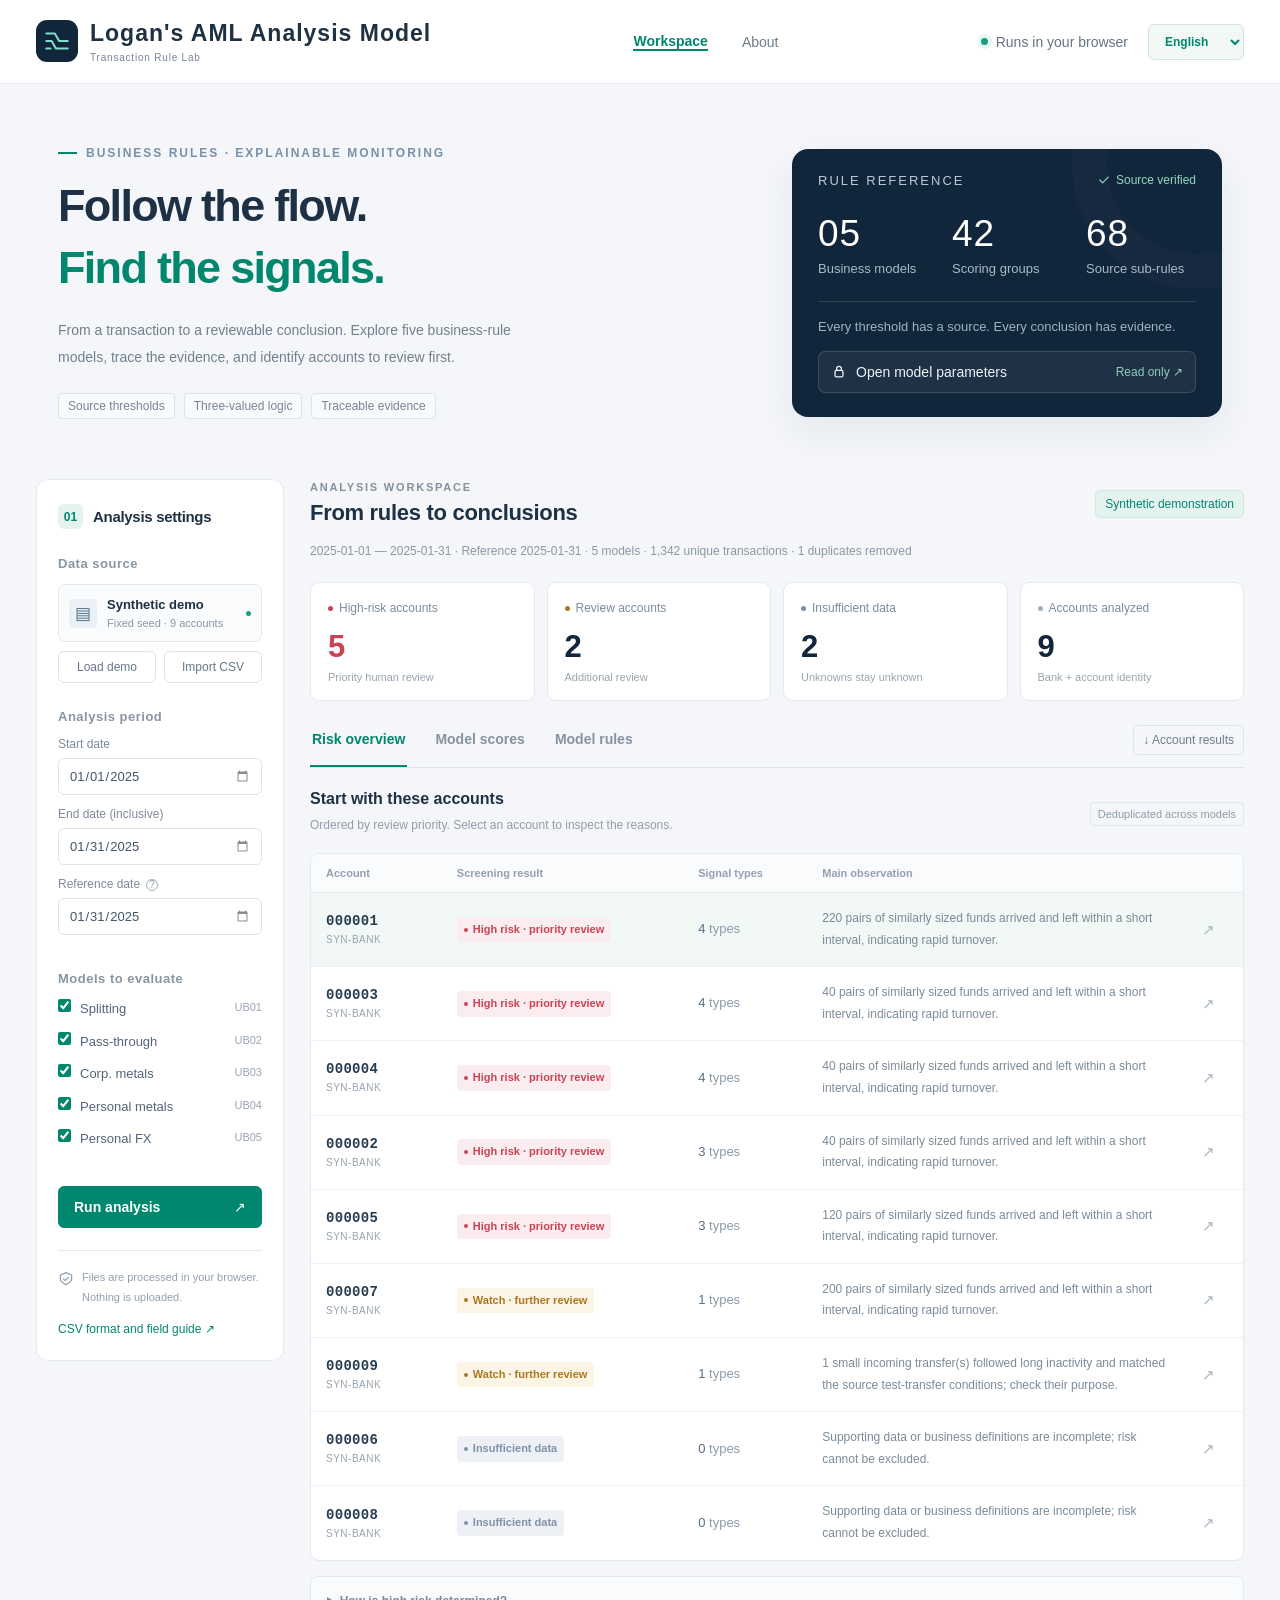
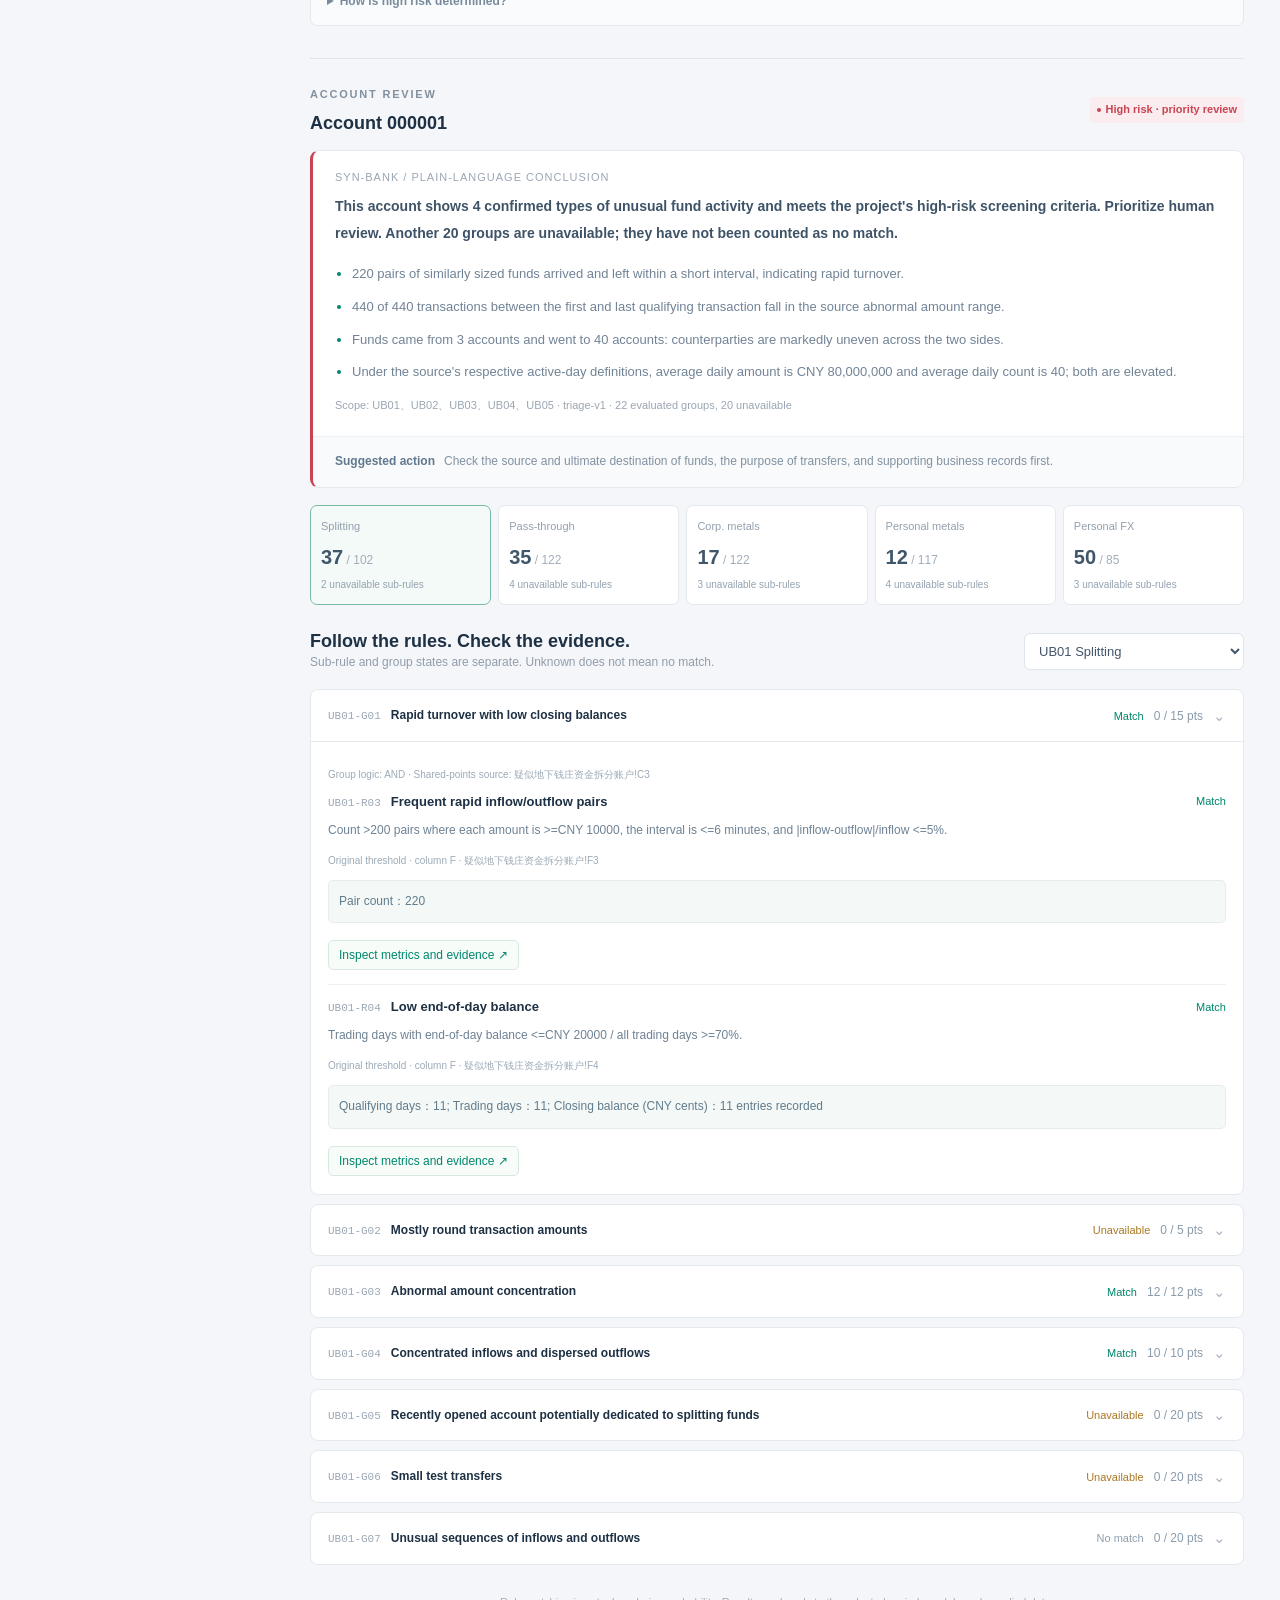
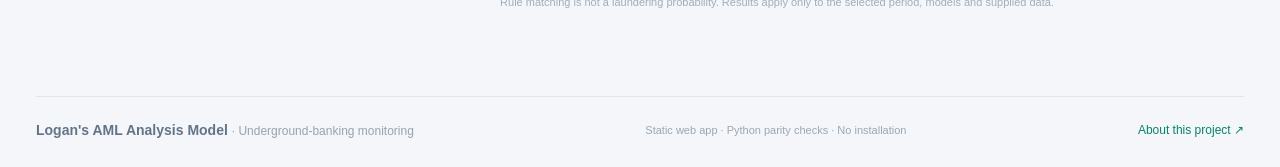
==== commit 1e58f7bc: "Default portfolio and all projects to English with French and Chinese options" ====
--- a/projects/aml/index.html
+++ b/projects/aml/index.html
@@ -1,24 +1,25 @@
 <!doctype html>
-<html lang="zh-CN">
+<html lang="en">
 <head>
   <meta charset="utf-8">
   <meta name="viewport" content="width=device-width, initial-scale=1">
-  <meta name="description" content="地下钱庄交易监测作品：五个业务规则模型、可追溯评分、只读参数看板和可解释账户风险结论。无需安装，浏览器本地运行。">
+  <meta name="description" content="Underground-banking transaction monitoring with five business-rule models, traceable scoring, read-only parameters and explainable account screening. Runs locally in your browser without installation.">
   <meta name="theme-color" content="#12263b">
-  <title>Logan的AML分析模型</title>
+  <title>Logan's AML Analysis Model</title>
   <link rel="icon" href="assets/favicon.svg" type="image/svg+xml">
-  <link rel="stylesheet" href="assets/styles.css">
+  <link rel="stylesheet" href="assets/styles.css?v=20261110-languages">
   <script defer src="assets/bundle.js"></script>
   <script defer src="assets/engine.js"></script>
-  <script defer src="assets/i18n.js"></script>
-  <script defer src="assets/app.js"></script>
+  <script defer src="assets/fr.js?v=20261110-languages"></script>
+  <script defer src="assets/i18n.js?v=20261110-languages"></script>
+  <script defer src="assets/app.js?v=20261110-languages"></script>
 </head>
 <body>
   <a class="skip-link" href="#workspace">跳转到分析工作台</a>
   <header class="topbar">
     <a class="brand" href="./index.html" aria-label="Logan的AML分析模型，返回作品首页"><span class="brand-mark" aria-hidden="true"><svg viewBox="0 0 28 28"><path d="M4 7h8l4 7h8M4 14h5l4 7h11M4 21h4"/></svg></span><span class="brand-label">Logan的AML分析模型<span class="brand-sub">交易规则实验室</span></span></a>
     <nav aria-label="页面导航"><a href="#workspace" class="nav-active">分析工作台</a><button class="nav-button" id="about-button">项目说明</button></nav>
-    <div class="topbar-actions"><span class="local-label"><span class="status-dot"></span>浏览器本地运行</span><button id="language-button" class="language-button" type="button" aria-label="切换到英文">English</button></div>
+    <div class="topbar-actions"><span class="local-label"><span class="status-dot"></span>浏览器本地运行</span><select id="language-select" class="language-button" aria-label="Interface language"><option value="en" selected>English</option><option value="fr">Français</option><option value="zh">中文</option></select></div>
   </header>
   <main>
     <section class="hero" aria-labelledby="page-title">
@@ -64,6 +65,6 @@
   <dialog id="import-dialog" aria-labelledby="import-title"><div class="dialog-heading"><div><p class="eyebrow dark">LOCAL DATA / 本地文件</p><h2 id="import-title">导入你的交易数据</h2></div><button class="icon-button close-dialog" aria-label="关闭数据导入">×</button></div><p class="dialog-lead">使用固定英文表头的UTF-8 CSV。交易表必需，辅助表缺失仅影响依赖它的规则。</p><form id="import-form"><div id="file-inputs" class="file-inputs"></div><div class="error-message" id="import-error" role="alert" hidden></div><p class="muted">账号按字符串读取；完全重复流水去重；同一标识有冲突会报错。上传文件不会被发送或保存。</p><div class="dialog-actions"><button type="submit" class="button primary">导入并分析 ↗</button><button type="button" class="button subtle" id="sample-button">下载示例交易CSV</button></div></form><details class="policy-note"><summary>固定字段格式与数据依据</summary><div id="import-dictionary"></div></details></dialog>
 
   <dialog id="about-dialog" aria-labelledby="about-title"><div class="dialog-heading"><div><p class="eyebrow dark">ABOUT THIS PROJECT</p><h2 id="about-title">一个可以核对依据的规则模型作品</h2></div><button class="icon-button close-dialog" aria-label="关闭项目说明">×</button></div><p class="dialog-lead">本项目把Excel中的五个业务规则评分模型实现为可交互的交易监测工具。核心是明确规则、正确计分和解释原因。</p><div class="about-grid"><div><b>42组 / 68条</b><p>按真实合并单元格整理，保留F列阈值、C列分值和AND/OR。</p></div><div><b>54条已实现</b><p>14条子规则和7组关系待确认。数据不足时明确显示“无法评价”。</p></div><div><b>资金计算有边界</b><p>整数分计算，同币种配对；跨币种合计须有用户明确提供的当日汇率。</p></div><div><b>纯合成数据</b><p>固定种子20210506，包含正常、命中、边界及缺字段案例，未降低原始阈值。</p></div></div><h3>怎样体验</h3><ol class="how-to"><li>直接看默认演示，或导入固定格式CSV。</li><li>选择期间和模型，点击“运行分析”。</li><li>点击账户，看大白话结论及原始模型得分。</li><li>展开规则，查看实际指标、阈值与证据；导出CSV。</li></ol><p class="muted">这是业务规则评分与作品演示，不声称真实洗钱识别准确率。高危名单表示优先人工核查，结论不是违法认定。</p><p class="muted">原始规则来源：已敲定模型20210506 - 集资和钱庄.xlsx。HTML版由同一规则配置生成，Python实现保留作对照。部署方法见仓库README。</p></dialog>
-  <noscript><div class="noscript-message">此作品需要启用JavaScript才能在浏览器中进行规则分析。无需服务器，也无需安装Python。</div></noscript>
+  <noscript><div class="noscript-message">Enable JavaScript to analyze rules in your browser. No server or Python installation is required.</div></noscript>
 </body>
 </html>
--- a/projects/aml/assets/styles.css
+++ b/projects/aml/assets/styles.css
@@ -11,9 +11,9 @@
 @media(max-width:650px){main{padding:0 16px}.topbar{padding:0 17px;height:69px}.brand{font-size:20px;gap:9px}.brand-mark{width:35px;height:35px}.brand-sub{font-size:11px;letter-spacing:1px}.topbar nav{gap:17px;font-size:13px}.local-label{display:none}.hero{grid-template-columns:1fr;gap:25px;padding:33px 1px}.hero h1{font-size:39px;margin-bottom:14px;line-height:1.35}.hero-description{font-size:14px;max-width:100%}.hero-reference{padding:20px 22px}.reference-numbers{margin:17px 0}.reference-numbers b{font-size:30px}.hero-reference p{margin:13px 0}.reference-button{font-size:13px;padding:10px}.workspace{display:block}.filter-panel{position:static;padding:19px 17px;margin-bottom:27px}.aside-heading{margin-bottom:17px}.filter-panel .section-label{margin-top:0}.source-actions{margin-bottom:20px}.filter-panel form{display:grid;grid-template-columns:1fr 1fr;column-gap:17px}.filter-panel form fieldset{margin-bottom:8px}.filter-panel form .analyze-button{grid-column:1/-1}.filter-panel input[type=date]{font-size:13px}.model-fieldset label{font-size:12px;margin-bottom:13px;gap:6px}.model-fieldset small{font-size:10px}.privacy-note{margin-top:16px;padding-top:13px}.privacy-note p br{display:none}.filter-panel>.text-button{margin-top:10px}.results-heading h2{font-size:21px}.results-heading .eyebrow{font-size:10px}.analysis-context{margin-bottom:15px}.summary-grid{grid-template-columns:repeat(4,1fr);gap:7px}.summary-card{padding:13px 9px}.summary-card .summary-label{font-size:10px;gap:3px;white-space:nowrap}.summary-card b{font-size:26px}.summary-card .summary-dot{width:4px;height:4px}.results-toolbar{margin:21px 0}.tabs{gap:22px}.tabs button{font-size:13px}.export-actions{gap:5px}.button.export{padding:6px;font-size:11px}.section-heading h3{font-size:15px}.section-heading p{font-size:11px}.accounts-table td,.accounts-table th{padding:12px 11px}.accounts-table td{font-size:12px}.observation{min-width:200px}.account-number{font-size:13px}.section-heading select{max-width:160px;font-size:12px}.conclusion-main{padding:17px}.conclusion-text{font-size:14px}.reason-list{font-size:12px}.action-line{padding:12px 17px}.model-score-cards{grid-template-columns:repeat(3,1fr);gap:7px}.model-score-card{padding:12px}.model-score-card span{font-size:12px}.group-card>summary{padding:13px}.group-name{font-size:12px}.group-status{gap:6px}.group-inner{padding:12px}.group-points{font-size:11px}.section-heading.rule-heading{align-items:flex-start}.rule-heading select{max-width:145px;min-width:130px}.evidence-panel{padding:14px}.results-footnote{font-size:10px}footer{margin-top:35px;padding:21px 0;gap:13px;align-items:flex-start}footer>span{order:3;width:100%;font-size:10px}dialog{padding:22px 17px;max-height:94vh;width:95vw;border-radius:11px}.dialog-heading h2{font-size:21px}.dialog-lead{font-size:13px;margin:12px 0 17px}.dialog-stats{gap:7px;margin:17px 0}.dialog-stat{padding:12px 10px}.dialog-stat b{font-size:20px}.dialog-stat span{font-size:10px}.model-tabs{padding:5px;gap:3px}.model-tabs button{font-size:11px;padding:10px 3px}.param-body{padding:12px}.param-rule-head{padding:11px 12px;font-size:12px}.param-threshold{font-size:13px}.param-chip{font-size:10px}.dialog-heading .eyebrow{font-size:10px}.about-grid{gap:9px}.about-grid>div{padding:13px}.about-grid b{font-size:14px}.about-grid p{font-size:13px}.evidence-toolbar{flex-wrap:wrap}.model-fieldset legend{font-size:13px}}
 @media(prefers-reduced-motion:reduce){:root{scroll-behavior:auto}*{transition:none!important}}
 .brand-label{display:block;line-height:1.3}
-@media(min-width:651px) and (max-width:850px){.brand-label{max-width:215px;white-space:normal}html[lang=en] .brand{font-size:20px}}
-@media(max-width:650px){.topbar .brand{font-size:16px;gap:7px}.brand-label{max-width:125px;white-space:normal}.topbar .brand-mark{width:32px;height:32px;flex-shrink:0}.topbar .brand-sub{font-size:8px;letter-spacing:0}html[lang=en] .topbar .brand{font-size:14px}.brand-label .brand-sub{margin-top:3px}html[lang=en] .brand-label{max-width:115px}}
+@media(min-width:651px) and (max-width:850px){.brand-label{max-width:215px;white-space:normal}html:is([lang=en],[lang=fr]) .brand{font-size:20px}}
+@media(max-width:650px){.topbar .brand{font-size:16px;gap:7px}.brand-label{max-width:125px;white-space:normal}.topbar .brand-mark{width:32px;height:32px;flex-shrink:0}.topbar .brand-sub{font-size:8px;letter-spacing:0}html:is([lang=en],[lang=fr]) .topbar .brand{font-size:14px}.brand-label .brand-sub{margin-top:3px}html:is([lang=en],[lang=fr]) .brand-label{max-width:115px}}
 .topbar-actions{display:flex;align-items:center;gap:20px}.language-button{border:1px solid #d8e4df;background:#f2f8f5;color:var(--teal);font-size:12px;font-weight:650;padding:8px 12px;border-radius:6px;min-width:65px}.language-button:hover{background:#e4f3ed}.showcase-rule-list{display:grid;gap:4px}.showcase-rule-list .param-rule{background:#fff}.preview-number{display:inline-grid;place-items:center;background:var(--teal-soft);color:var(--teal);width:26px;height:26px;border-radius:6px;margin-right:10px;font-size:11px;font-weight:700}.preview-group-meta{display:flex;flex-wrap:wrap;gap:7px 18px;font-size:11px;color:#7b8ea0;padding:10px 0 3px}.preview-group-meta b{color:#4c6c7e}.omitted-rules{text-align:center;border:1px dashed #d8e2e8;border-radius:10px;background:#f9fbfc;padding:24px 20px;margin:16px 0 22px;color:#8294a5}.ellipsis{font-size:35px;line-height:1;letter-spacing:8px;display:block;margin:0 0 12px;color:#a7b5c1}.omitted-rules b{display:block;font-size:14px;font-weight:550;color:#647e90}.omitted-rules p{font-size:12px;line-height:1.9;margin:10px auto 13px;max-width:620px}.omitted-rules a{font-size:12px;color:var(--teal);font-weight:600}.rule-downloads{background:var(--navy);color:#fff;border-radius:10px;padding:24px;margin:24px 0}.rule-downloads h4{color:#edf5f9;margin:0 0 9px;font-size:16px}.rule-downloads p{font-size:12px;line-height:1.9;color:#adc0cf;margin:0}.rule-download-actions{display:flex;align-items:center;gap:10px;flex-wrap:wrap;margin-top:17px}.rule-download-actions .button{font-size:12px}.rule-download-actions .subtle{background:transparent;border-color:#ffffff33;color:#c9dbe7}.rule-download-actions .text-button{color:#99d9c5;font-size:11px;padding:8px 0}.model-metadata{font-size:13px;line-height:1.95}.model-metadata b{font-size:15px;color:#486b81}.param-rule-head>span:first-child{line-height:1.8}.preview-group-meta+.source-ref{margin-top:8px}
-html[lang=en] .hero h1{letter-spacing:-1.7px;font-size:45px}html[lang=en] .brand-sub{font-size:10px;letter-spacing:.8px}html[lang=en] .model-tabs button{overflow-wrap:anywhere;line-height:1.6}html[lang=en] .model-score-card span{white-space:normal;line-height:1.5;min-height:20px}html[lang=en] .summary-label{white-space:normal;line-height:1.5}html[lang=en] .privacy-note p br{display:none}html[lang=en] .model-fieldset label{align-items:flex-start;line-height:1.5}html[lang=en] .results-toolbar{flex-wrap:wrap}html[lang=en] .model-score-card em{line-height:1.5}html[lang=en] .group-name{font-size:12px}html[lang=en] .group-status{align-items:center}html[lang=en] .risk-badge{white-space:normal;min-width:100px;line-height:1.6}
-@media(max-width:850px){.topbar-actions{gap:10px}.topbar .local-label{display:none}.language-button{font-size:11px;padding:7px 10px;min-width:58px}.rule-downloads{padding:20px}.preview-group-meta{font-size:10px;gap:6px 12px}html[lang=en] .summary-label{min-height:32px}html[lang=en] .topbar nav{gap:18px}html[lang=en] .brand-sub{max-width:120px;font-size:9px}}
-@media(max-width:650px){.topbar{gap:8px}.topbar-actions{gap:0}.language-button{font-size:10px;padding:7px 8px;min-width:52px}.topbar nav{gap:12px}.brand-sub{font-size:10px;letter-spacing:0}.brand{font-size:19px}.model-tabs{align-items:stretch}.model-tabs button{line-height:1.7}.preview-number{width:23px;height:23px;margin-right:7px}.param-rule-head>span:first-child{font-size:12px}.param-rule-head{align-items:flex-start}.rule-downloads{padding:19px 16px}.rule-download-actions{align-items:stretch;flex-direction:column}.omitted-rules{padding:21px 14px}.omitted-rules p{font-size:12px}.model-metadata{font-size:12px}.model-metadata b{font-size:14px}.results-toolbar{align-items:center;gap:5px}.tabs{gap:14px}.tabs button{font-size:12px}.export-actions .button{font-size:10px}.section-heading #back-to-analysis{font-size:11px;white-space:nowrap}html[lang=en] .hero h1{font-size:36px;line-height:1.4}html[lang=en] .topbar nav{gap:11px;font-size:11px}html[lang=en] .brand-sub{font-size:8px;max-width:100px;letter-spacing:0}html[lang=en] .brand{font-size:18px}html[lang=en] .brand-mark{width:32px;height:32px}html[lang=en] .brand{gap:7px}html[lang=en] .topbar{gap:7px}html[lang=en] .model-tabs button{font-size:11px;padding:9px 3px;min-height:54px}html[lang=en] .summary-label{font-size:10px;min-height:34px}html[lang=en] .summary-card{padding:12px 7px}html[lang=en] .results-toolbar .tabs{gap:13px}html[lang=en] .tabs button{font-size:12px}html[lang=en] .results-toolbar .export-actions{margin-left:auto}html[lang=en] .section-heading .data-badge{font-size:10px}html[lang=en] .rule-heading{flex-wrap:wrap}html[lang=en] .group-status{gap:7px;flex-wrap:wrap;justify-content:flex-end;max-width:100px}html[lang=en] .group-card>summary{gap:9px}html[lang=en] .group-name{font-size:12px}html[lang=en] .group-code{font-size:10px}html[lang=en] .subrule-top{align-items:flex-start}}
+html:is([lang=en],[lang=fr]) .hero h1{letter-spacing:-1.7px;font-size:45px}html:is([lang=en],[lang=fr]) .brand-sub{font-size:10px;letter-spacing:.8px}html:is([lang=en],[lang=fr]) .model-tabs button{overflow-wrap:anywhere;line-height:1.6}html:is([lang=en],[lang=fr]) .model-score-card span{white-space:normal;line-height:1.5;min-height:20px}html:is([lang=en],[lang=fr]) .summary-label{white-space:normal;line-height:1.5}html:is([lang=en],[lang=fr]) .privacy-note p br{display:none}html:is([lang=en],[lang=fr]) .model-fieldset label{align-items:flex-start;line-height:1.5}html:is([lang=en],[lang=fr]) .results-toolbar{flex-wrap:wrap}html:is([lang=en],[lang=fr]) .model-score-card em{line-height:1.5}html:is([lang=en],[lang=fr]) .group-name{font-size:12px}html:is([lang=en],[lang=fr]) .group-status{align-items:center}html:is([lang=en],[lang=fr]) .risk-badge{white-space:normal;min-width:100px;line-height:1.6}
+@media(max-width:850px){.topbar-actions{gap:10px}.topbar .local-label{display:none}.language-button{font-size:11px;padding:7px 10px;min-width:58px}.rule-downloads{padding:20px}.preview-group-meta{font-size:10px;gap:6px 12px}html:is([lang=en],[lang=fr]) .summary-label{min-height:32px}html:is([lang=en],[lang=fr]) .topbar nav{gap:18px}html:is([lang=en],[lang=fr]) .brand-sub{max-width:120px;font-size:9px}}
+@media(max-width:650px){.topbar{gap:8px}.topbar-actions{gap:0}.language-button{font-size:10px;padding:7px 8px;min-width:52px}.topbar nav{gap:12px}.brand-sub{font-size:10px;letter-spacing:0}.brand{font-size:19px}.model-tabs{align-items:stretch}.model-tabs button{line-height:1.7}.preview-number{width:23px;height:23px;margin-right:7px}.param-rule-head>span:first-child{font-size:12px}.param-rule-head{align-items:flex-start}.rule-downloads{padding:19px 16px}.rule-download-actions{align-items:stretch;flex-direction:column}.omitted-rules{padding:21px 14px}.omitted-rules p{font-size:12px}.model-metadata{font-size:12px}.model-metadata b{font-size:14px}.results-toolbar{align-items:center;gap:5px}.tabs{gap:14px}.tabs button{font-size:12px}.export-actions .button{font-size:10px}.section-heading #back-to-analysis{font-size:11px;white-space:nowrap}html:is([lang=en],[lang=fr]) .hero h1{font-size:36px;line-height:1.4}html:is([lang=en],[lang=fr]) .topbar nav{gap:11px;font-size:11px}html:is([lang=en],[lang=fr]) .brand-sub{font-size:8px;max-width:100px;letter-spacing:0}html:is([lang=en],[lang=fr]) .brand{font-size:18px}html:is([lang=en],[lang=fr]) .brand-mark{width:32px;height:32px}html:is([lang=en],[lang=fr]) .brand{gap:7px}html:is([lang=en],[lang=fr]) .topbar{gap:7px}html:is([lang=en],[lang=fr]) .model-tabs button{font-size:11px;padding:9px 3px;min-height:54px}html:is([lang=en],[lang=fr]) .summary-label{font-size:10px;min-height:34px}html:is([lang=en],[lang=fr]) .summary-card{padding:12px 7px}html:is([lang=en],[lang=fr]) .results-toolbar .tabs{gap:13px}html:is([lang=en],[lang=fr]) .tabs button{font-size:12px}html:is([lang=en],[lang=fr]) .results-toolbar .export-actions{margin-left:auto}html:is([lang=en],[lang=fr]) .section-heading .data-badge{font-size:10px}html:is([lang=en],[lang=fr]) .rule-heading{flex-wrap:wrap}html:is([lang=en],[lang=fr]) .group-status{gap:7px;flex-wrap:wrap;justify-content:flex-end;max-width:100px}html:is([lang=en],[lang=fr]) .group-card>summary{gap:9px}html:is([lang=en],[lang=fr]) .group-name{font-size:12px}html:is([lang=en],[lang=fr]) .group-code{font-size:10px}html:is([lang=en],[lang=fr]) .subrule-top{align-items:flex-start}}
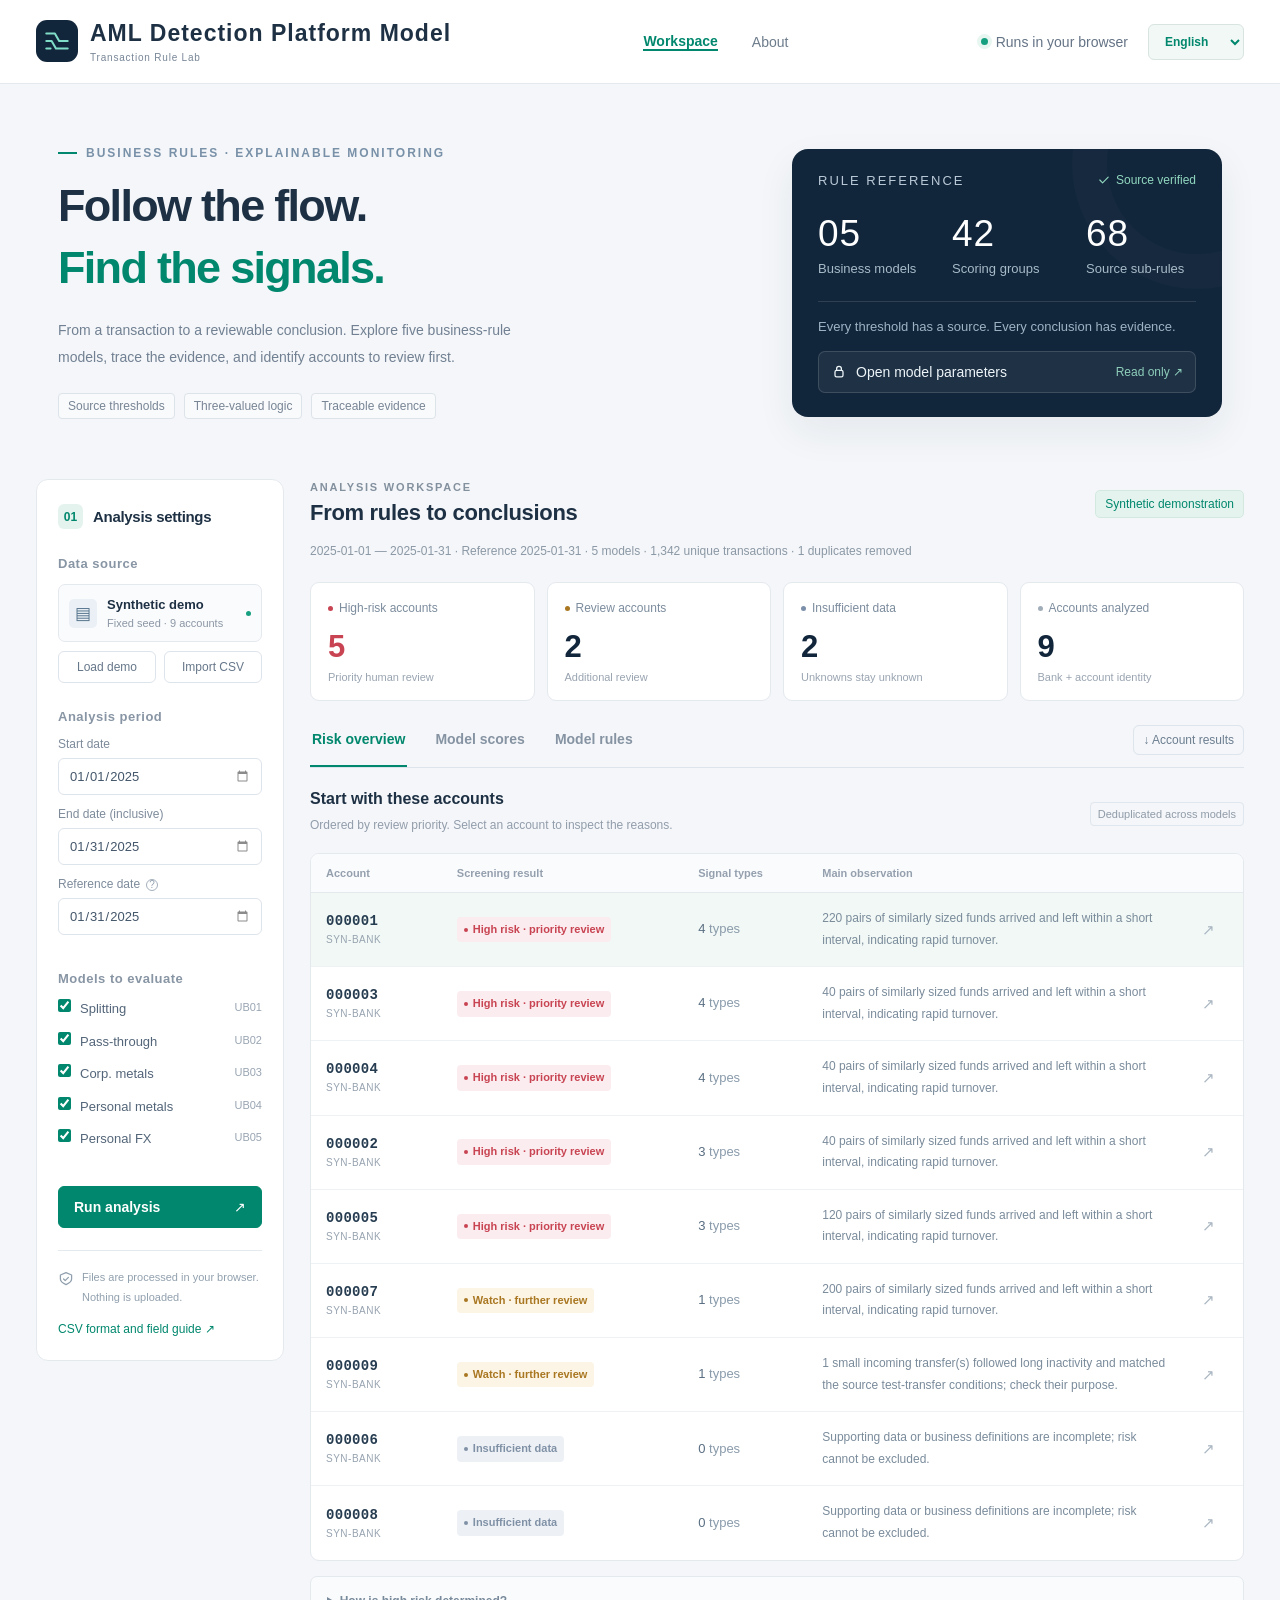
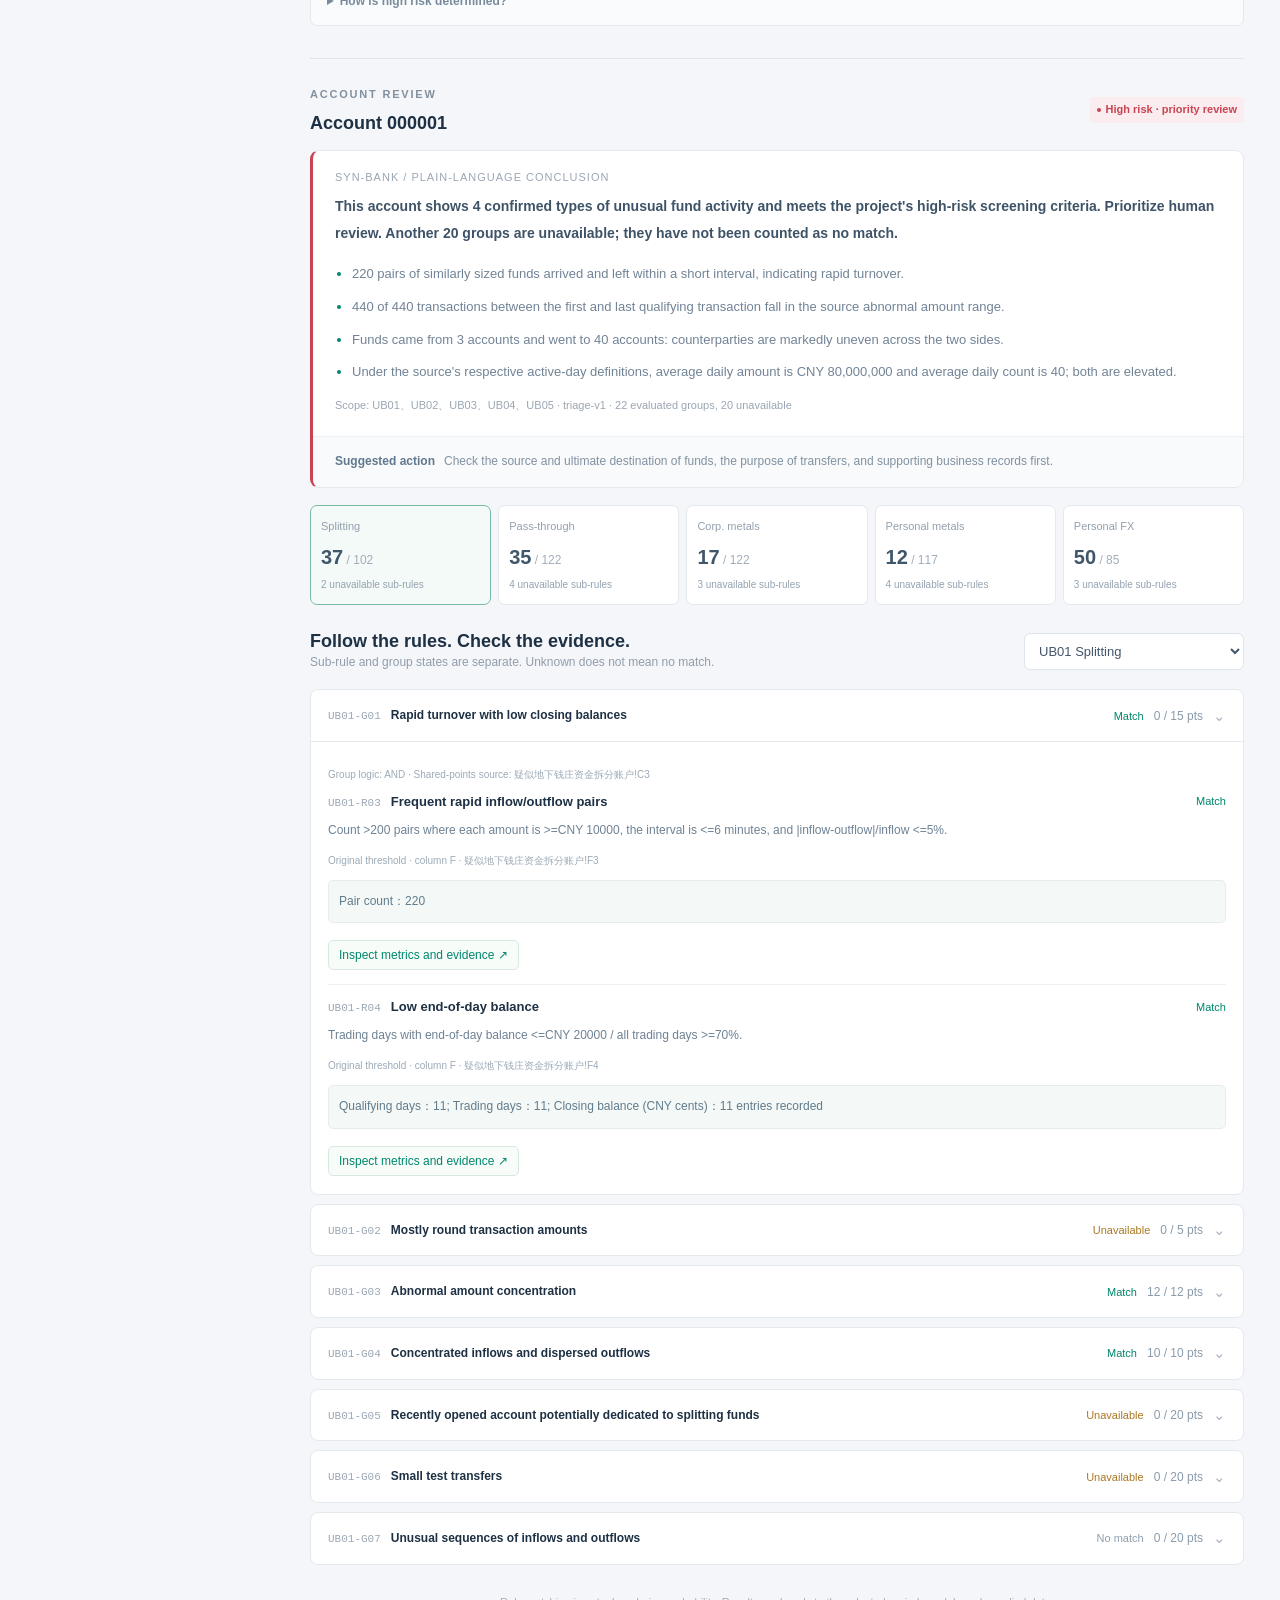
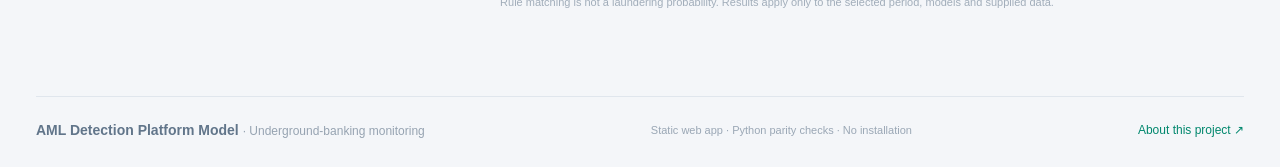
==== commit 966a8556: "Curate published projects and reorder portfolio categories" ====
--- a/projects/aml/index.html
+++ b/projects/aml/index.html
@@ -5,19 +5,19 @@
   <meta name="viewport" content="width=device-width, initial-scale=1">
   <meta name="description" content="Underground-banking transaction monitoring with five business-rule models, traceable scoring, read-only parameters and explainable account screening. Runs locally in your browser without installation.">
   <meta name="theme-color" content="#12263b">
-  <title>Logan's AML Analysis Model</title>
+  <title>AML Detection Platform Model</title>
   <link rel="icon" href="assets/favicon.svg" type="image/svg+xml">
   <link rel="stylesheet" href="assets/styles.css?v=20261110-languages">
   <script defer src="assets/bundle.js"></script>
   <script defer src="assets/engine.js"></script>
-  <script defer src="assets/fr.js?v=20261110-languages"></script>
-  <script defer src="assets/i18n.js?v=20261110-languages"></script>
+  <script defer src="assets/fr.js?v=20261111-project-names"></script>
+  <script defer src="assets/i18n.js?v=20261111-project-names"></script>
   <script defer src="assets/app.js?v=20261110-languages"></script>
 </head>
 <body>
   <a class="skip-link" href="#workspace">跳转到分析工作台</a>
   <header class="topbar">
-    <a class="brand" href="./index.html" aria-label="Logan的AML分析模型，返回作品首页"><span class="brand-mark" aria-hidden="true"><svg viewBox="0 0 28 28"><path d="M4 7h8l4 7h8M4 14h5l4 7h11M4 21h4"/></svg></span><span class="brand-label">Logan的AML分析模型<span class="brand-sub">交易规则实验室</span></span></a>
+    <a class="brand" href="./index.html" aria-label="反洗钱检测平台模型，返回作品首页"><span class="brand-mark" aria-hidden="true"><svg viewBox="0 0 28 28"><path d="M4 7h8l4 7h8M4 14h5l4 7h11M4 21h4"/></svg></span><span class="brand-label">反洗钱检测平台模型<span class="brand-sub">交易规则实验室</span></span></a>
     <nav aria-label="页面导航"><a href="#workspace" class="nav-active">分析工作台</a><button class="nav-button" id="about-button">项目说明</button></nav>
     <div class="topbar-actions"><span class="local-label"><span class="status-dot"></span>浏览器本地运行</span><select id="language-select" class="language-button" aria-label="Interface language"><option value="en" selected>English</option><option value="fr">Français</option><option value="zh">中文</option></select></div>
   </header>
@@ -57,7 +57,7 @@
         <p class="results-footnote">规则匹配程度 ≠ 洗钱概率。结果限定于当前分析期间、所选模型及已提供的数据。</p>
       </div>
     </section>
-    <footer><a class="footer-brand" href="#">Logan的AML分析模型 <span>· 地下钱庄交易监测</span></a><span>纯静态作品 · Python逻辑对照 · 无需安装即可体验</span><button class="text-button" id="footer-about">关于这个项目 ↗</button></footer>
+    <footer><a class="footer-brand" href="#">反洗钱检测平台模型 <span>· 地下钱庄交易监测</span></a><span>纯静态作品 · Python逻辑对照 · 无需安装即可体验</span><button class="text-button" id="footer-about">关于这个项目 ↗</button></footer>
   </main>
 
   <dialog id="parameters-dialog" class="parameter-dialog" aria-labelledby="parameters-title"><div class="dialog-heading"><div><p class="eyebrow dark">MODEL REFERENCE / 只读档案</p><h2 id="parameters-title">每一分，都能找到原始依据。</h2></div><button class="icon-button close-dialog" aria-label="关闭参数看板">×</button></div><p class="dialog-lead">每个模型精选4条复杂规则，参数只供查看；完整清单可从下方下载。</p><div class="dialog-stats" id="parameter-stats"></div><div class="model-tabs" id="parameter-tabs" role="tablist" aria-label="原始模型"></div><div id="parameter-content"></div><details class="policy-note"><summary>本项目高危筛查口径 · 与原表参数分开说明</summary><div id="parameter-policy"></div></details><details class="policy-note"><summary>公共计算约定与原始文件指纹</summary><div id="parameter-conventions"></div></details></dialog>
